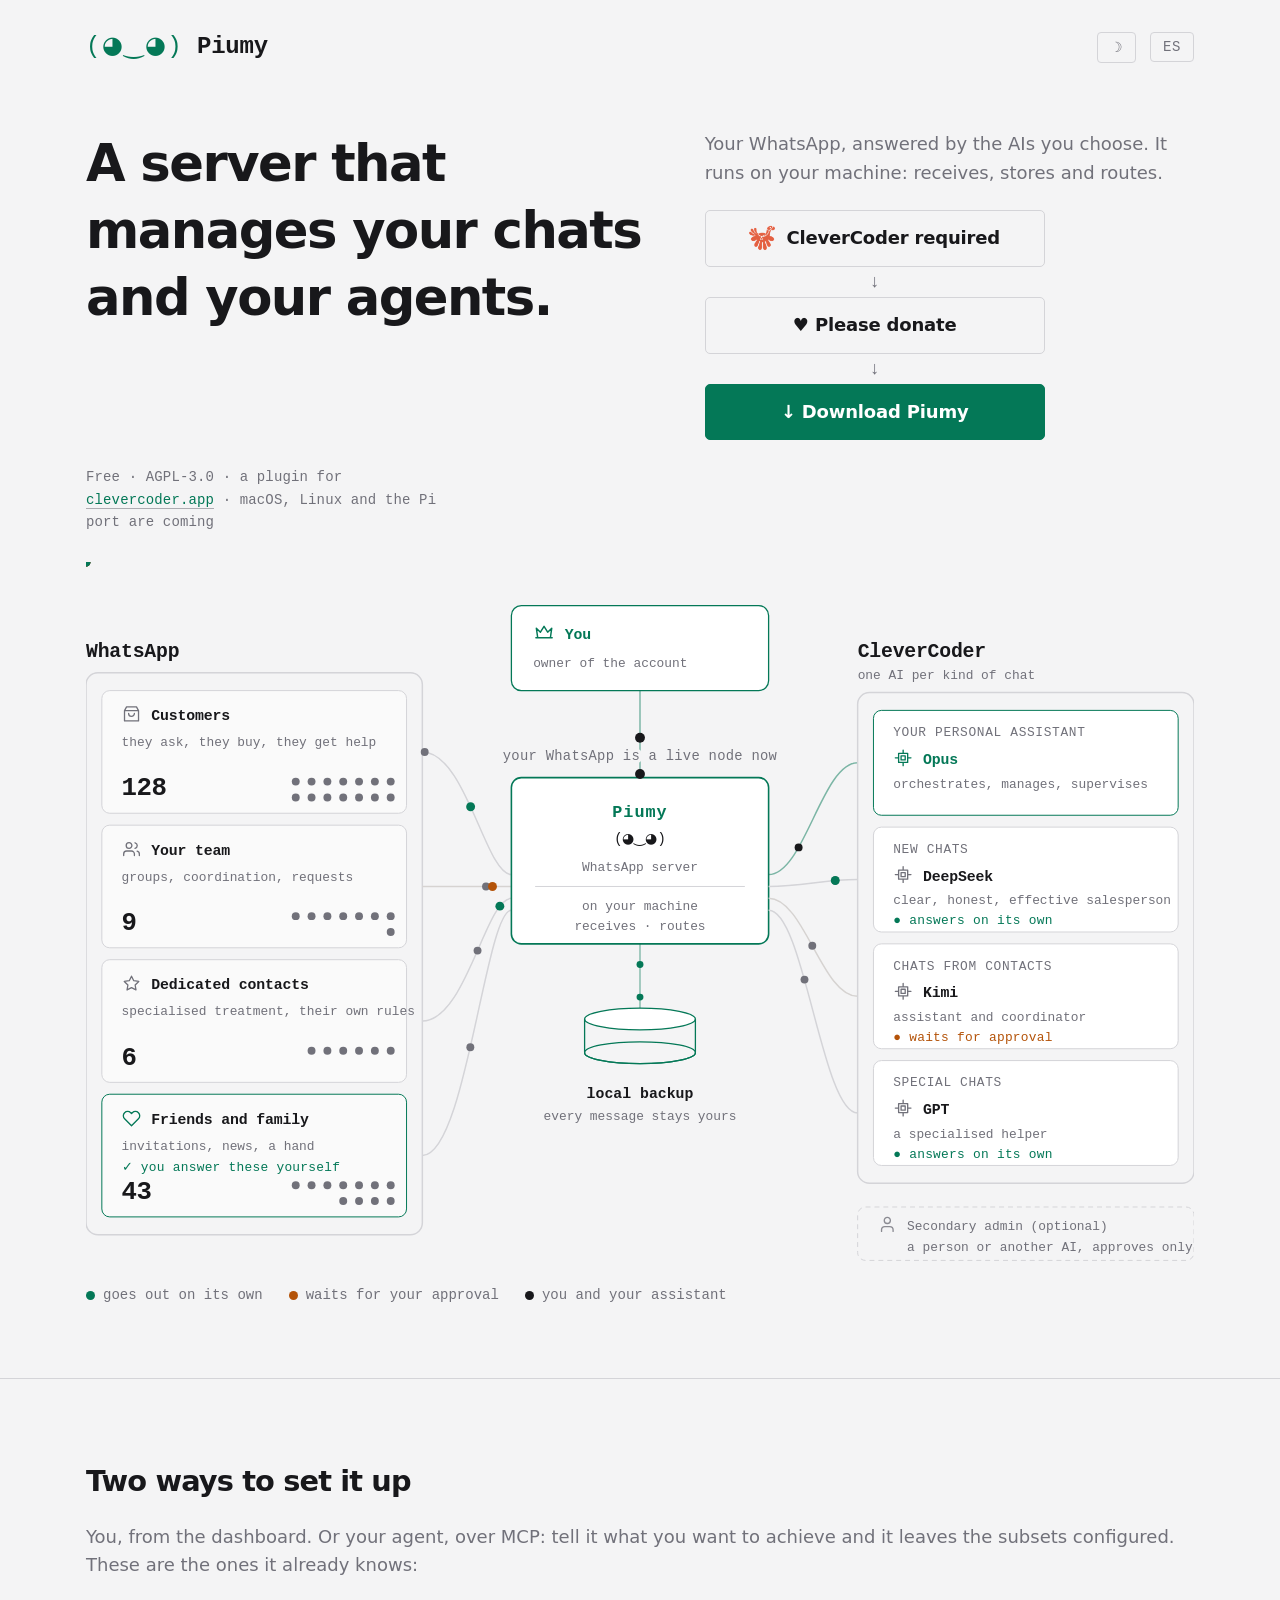
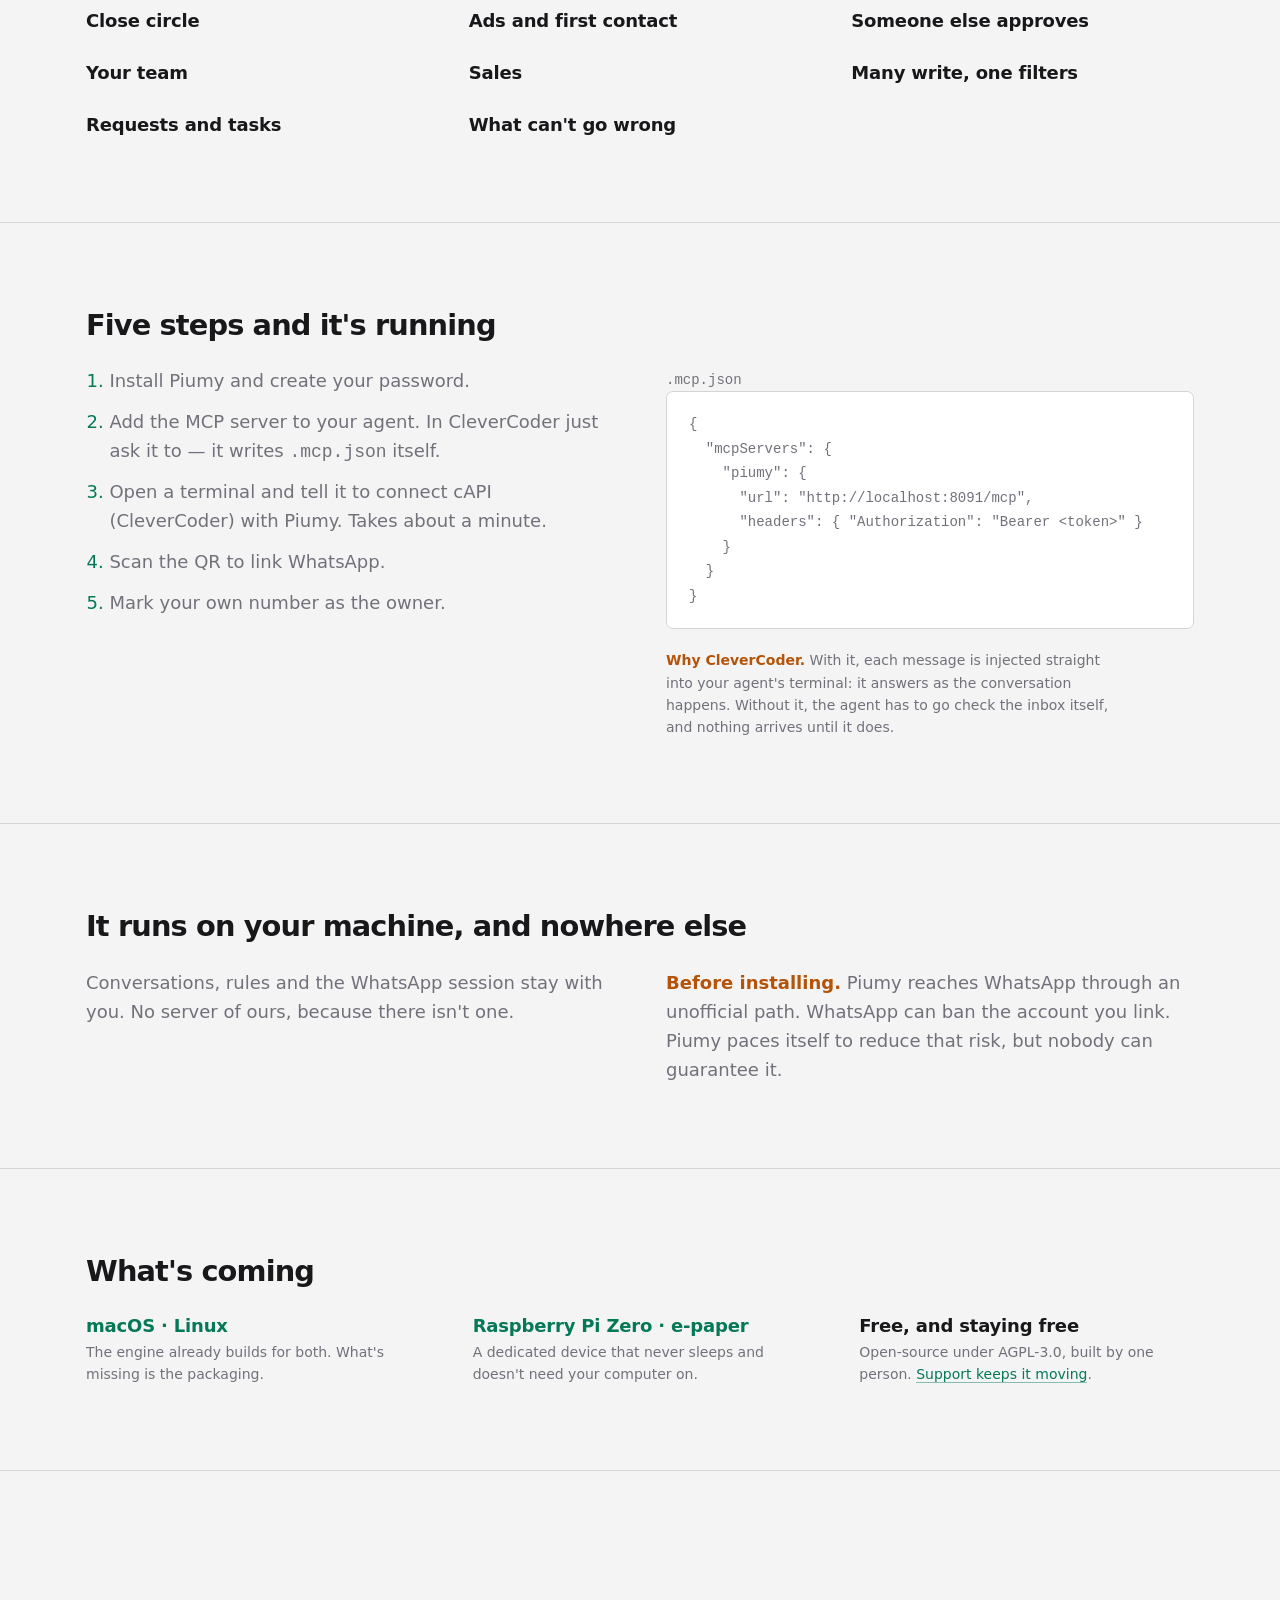
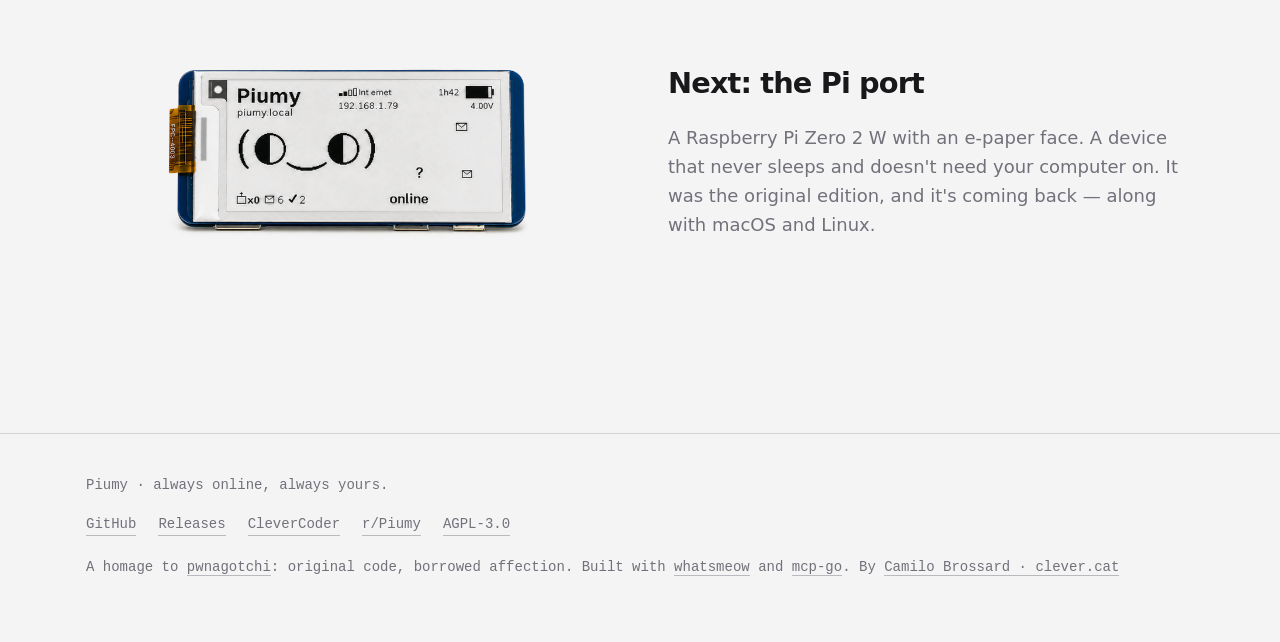
==== web/index.html @ d5d3fa3d "web: el sitio piumy.app vive en este repo Un solo repositorio publico para el producto, con el nombr" ====
<!doctype html>
<html lang="en">
<head>
<meta charset="utf-8">
<meta name="viewport" content="width=device-width, initial-scale=1">
<title>Piumy — a server to manage your chats and your agents</title>
<meta name="description" content="A server to manage your chats and your agents: your WhatsApp answered by the AIs you choose, running on your own machine. One installer for Windows. Open-source, AGPL-3.0.">
<meta name="theme-color" content="#080c0a">
<meta property="og:title" content="Piumy — a server to manage your chats and your agents">
<meta property="og:description" content="Your conversations, split into subsets, each answered by the agent you assign. One installer, and it runs on your machine.">
<meta property="og:type" content="website">
<meta property="og:url" content="https://piumy.app">
<link rel="icon" href="img/piumy.ico" sizes="any">
<script>
  (function () {
    var lang, theme;
    try { lang = localStorage.getItem('piumy-lang'); theme = localStorage.getItem('piumy-theme'); } catch (e) {}
    lang = lang || ((navigator.language || 'en').toLowerCase().indexOf('es') === 0 ? 'es' : 'en');
    if (!theme) {
      theme = (window.matchMedia && window.matchMedia('(prefers-color-scheme: light)').matches) ? 'light' : 'dark';
    }
    document.documentElement.lang = lang;
    document.documentElement.className = 'lang-' + lang + ' ' + theme;
  })();
</script>
<style>
  :root{
    /* Tailwind: zinc para los grises, emerald para el acento, amber para el aviso */
    --bg:#09090b;        /* zinc-950 */
    --panel:#18181b;     /* zinc-900 */
    --panel2:#1c1c20;    /* zinc-900/800 */
    --line:#27272a;      /* zinc-800 */
    --ink:#f4f4f5;       /* zinc-100 */
    --dim:#a1a1aa;       /* zinc-400 */
    --green:#34d399;     /* emerald-400 */
    --amber:#fbbf24;     /* amber-400 */
    --wire-hold:#57534e; /* stone-600 */
    --btn-ink:#052e16;   /* green-950 */
    --white:#ffffff;
    --sans:ui-sans-serif,system-ui,-apple-system,"Segoe UI Variable Display","Segoe UI",Avenir,"Helvetica Neue",sans-serif;
    --mono:ui-monospace,"SF Mono",SFMono-Regular,"Cascadia Code","Fira Code",Menlo,Consolas,monospace;
  }
  html.light{
    --bg:#f4f4f5;        /* zinc-100 */
    --panel:#ffffff;
    --panel2:#fafafa;    /* zinc-50 */
    --line:#d4d4d8;      /* zinc-300 */
    --ink:#18181b;       /* zinc-900 */
    --dim:#71717a;       /* zinc-500 */
    --green:#047857;     /* emerald-700 */
    --amber:#b45309;     /* amber-700 */
    --wire-hold:#d6d3d1; /* stone-300 */
    --btn-ink:#ffffff;
    --white:#18181b;
  }
  *{box-sizing:border-box}
  html{-webkit-text-size-adjust:100%}
  body{
    margin:0;background:var(--bg);color:var(--ink);
    font-family:var(--sans);font-size:18px;line-height:1.6;
    -webkit-font-smoothing:antialiased;text-rendering:optimizeLegibility;
  }
  .lang-en .es,.lang-es .en{display:none}
  html.light .dark-only,html.dark .light-only{display:none}
  .wrap{max-width:1180px;margin:0 auto;padding:0 36px}
  h1,h2{margin:0;font-weight:650;letter-spacing:-0.03em;line-height:1.3}
  h1{font-size:clamp(2.1rem,4.4vw,3.2rem)}
  h2{font-size:clamp(1.5rem,2.6vw,1.8rem);margin-bottom:22px}
  p{margin:0 0 16px}
  p:last-child{margin:0}
  a{color:var(--green);text-decoration:none;border-bottom:1px solid color-mix(in srgb, var(--green) 45%, transparent)}
  a:hover{border-bottom-color:var(--green)}
  a:focus-visible,button:focus-visible{outline:2px solid var(--green);outline-offset:3px;border-radius:2px}
  .dim{color:var(--dim)}
  strong{color:var(--white);font-weight:650}
  /* the machine's voice */
  .mono,.meta,.legend,pre,.langsw,.word,.logo,footer{font-family:var(--mono)}

  .top{display:flex;align-items:center;gap:14px;padding:28px 0 0}
  .logo{font-size:24px;color:var(--green);letter-spacing:.06em;line-height:1}
  .word{font-weight:700;font-size:24px;letter-spacing:-0.01em;color:var(--white)}
  .top .sp{flex:1}
  .langsw{
    background:none;border:1px solid var(--line);border-radius:4px;
    padding:6px 12px;font-size:14px;color:var(--dim);cursor:pointer;letter-spacing:.04em;
  }
  .langsw:hover{color:var(--ink);border-color:var(--green)}

  .hero{padding:64px 0 28px;display:grid;grid-template-columns:minmax(0,1.15fr) minmax(0,1fr);gap:26px 56px;align-items:start}
  .hero h1{max-width:none}
  .hero p{color:var(--dim);max-width:44ch;margin:0}
  .cta{display:flex;flex-wrap:wrap;gap:12px;margin-top:22px}
  .btn{
    display:inline-block;padding:13px 24px;border-radius:5px;
    font-family:var(--sans);font-size:18px;font-weight:650;letter-spacing:-0.01em;
    border:1px solid var(--green);background:var(--green);color:var(--btn-ink);cursor:pointer;
  }
  .btn:hover{filter:brightness(1.08)}
  .steps{display:flex;flex-direction:column;align-items:stretch;gap:6px;margin-top:22px;max-width:340px}
  .steps .btn{text-align:center;justify-content:center}
  .arrow{color:var(--dim);text-align:center;font-family:var(--mono);line-height:1}
  .btn.love{background:none;color:var(--ink);border-color:var(--line)}
  .btn.love:hover{border-color:var(--dim)}
  .btn.cc{
    display:inline-flex;align-items:center;gap:11px;
    background:none;color:var(--ink);border-color:var(--line);
  }
  .btn.cc:hover{border-color:var(--dim)}
  .btn.cc img{width:26px;height:26px;display:block}
  .btn.ghost{background:none;color:var(--green)}
  .btn.ghost:hover{background:color-mix(in srgb, var(--green) 12%, transparent)}
  .meta{font-size:14px;color:var(--dim);margin-top:20px;letter-spacing:.01em}
  .meta a{border-bottom-color:color-mix(in srgb, var(--dim) 55%, transparent)}

  .stage{padding:0 0 72px}
  .stage svg{width:100%;height:auto;display:block}
  .legend{display:flex;flex-wrap:wrap;gap:26px;font-size:14px;color:var(--dim);margin-top:8px}
  .legend i{width:9px;height:9px;border-radius:50%;display:inline-block;margin-right:8px;vertical-align:middle}
  .legend .go{background:var(--green)}
  .legend .hold{background:var(--amber)}
  .legend .you{background:var(--white)}

  section{padding:84px 0;border-top:1px solid var(--line)}
  .cols{display:grid;grid-template-columns:repeat(auto-fit,minmax(270px,1fr));gap:34px 52px;align-items:start}
  .cols.four{grid-template-columns:repeat(auto-fit,minmax(200px,1fr));gap:26px 40px}
  .cols h3{margin:0;font-size:18px;color:var(--white);font-weight:650;line-height:1.45;letter-spacing:-0.01em}
  .cols p{color:var(--dim);font-size:14px;margin:2px 0 0}
  .cols h3.soon{color:var(--green)}
  #truth .cols p,#truth .note{font-size:18px}
  .item+.item{margin-top:26px}
  .cols>.item+.item{margin-top:0}

  ol{padding-left:1.3em;margin:0;color:var(--dim)}
  ol li{margin-bottom:12px;max-width:46ch}
  ol li::marker{color:var(--green)}
  pre{
    background:var(--panel);border:1px solid var(--line);border-radius:7px;
    padding:20px 22px;overflow-x:auto;font-size:14px;line-height:1.75;margin:0;color:var(--dim);
  }
  .note{max-width:52ch;color:var(--dim)}
  .filename{font-family:var(--mono);font-size:14px;color:var(--dim);margin:0 0 8px}
  .note strong{color:var(--amber);font-weight:650}

  .pisplit{display:grid;grid-template-columns:minmax(0,1fr) minmax(0,1fr);gap:56px;align-items:center}
  .pisplit img{width:100%;height:auto;border-radius:10px;display:block}

  footer{border-top:1px solid var(--line);padding:40px 0 64px;color:var(--dim);font-size:14px}
  footer a{color:var(--dim);border-bottom-color:color-mix(in srgb, var(--dim) 45%, transparent)}
  footer a:hover{color:var(--green)}
  .flinks{display:flex;flex-wrap:wrap;gap:22px;margin:14px 0 20px}

  /* diagram */
  .d-univ{fill:none;stroke:var(--line);stroke-width:1.5}
  .d-set{fill:var(--panel2);stroke:var(--line);stroke-width:1}
  .d-set.mine{stroke:var(--green)}
  .d-core{fill:var(--panel);stroke:var(--green);stroke-width:1.6}
  .d-core.mine{stroke-width:1.3}
  .d-agent{fill:var(--panel);stroke:var(--line);stroke-width:1}
  .d-agent.mine{stroke:var(--green)}
  .d-agent.dash{stroke:var(--line);stroke-dasharray:5 4;fill:none}
  .wire{fill:none;stroke:var(--line);stroke-width:1.5}
  .wire.hold{stroke:var(--wire-hold)}
  .wire.mine{stroke:color-mix(in srgb, var(--green) 50%, transparent)}
  svg text{font-family:var(--mono)}
  .ico{fill:none;stroke:var(--dim);stroke-width:1.6;stroke-linecap:round;stroke-linejoin:round}
  .ico.mine{stroke:var(--green)}
  .ico.dim{stroke:var(--dim);opacity:.8}
  .t-univ{font-size:20px;fill:var(--white);letter-spacing:-0.01em;font-weight:700}
  .t-set{font-size:15px;fill:var(--white);font-weight:700;letter-spacing:-0.01em}
  .t-sub{font-size:13px;fill:var(--dim)}
  .t-sub.hold{fill:var(--amber)}
  .t-core{font-size:17px;fill:var(--green);font-weight:700;letter-spacing:.06em}
  .t-face{font-size:14px;fill:var(--ink)}
  .t-mine{fill:var(--green)}
  .chat{fill:var(--dim)}
  .chat.mine{fill:var(--green)}
  .t-count{font-size:26px;fill:var(--ink);font-weight:700;letter-spacing:-0.02em}
  .t-tag{font-size:13px;letter-spacing:.02em}
  .t-tag.go{fill:var(--green)}
  .t-tag.hold{fill:var(--amber)}
  .t-tag.you{fill:var(--green)}
  .d-rule{stroke:var(--line);stroke-width:1}
  .t-node{font-size:14px;fill:var(--dim);letter-spacing:.02em;paint-order:stroke;stroke:var(--bg);stroke-width:7px;stroke-linejoin:round}
  .t-kind{font-size:13px;fill:var(--dim);letter-spacing:.05em}
  .t-store{font-size:15px;fill:var(--ink);font-weight:700}
  .cord{stroke:var(--green);stroke-width:1.5;fill:none;opacity:.45}
  .drop{fill:var(--green)}
  .store{fill:none;stroke:var(--green);stroke-width:1.3}
  .store ellipse{fill:var(--panel)}
  .store .hollow{fill:none}
  .msg.in{fill:var(--dim)}
  .msg.go{fill:var(--green)}
  .msg.hold{fill:var(--amber)}
  .msg.you{fill:var(--white)}

  @media (max-width:900px){
    .hero{grid-template-columns:1fr;gap:18px;align-items:start}
  }
  @media (max-width:820px){
    .stage{overflow-x:auto;-webkit-overflow-scrolling:touch}
    .stage svg{min-width:860px}
    .wrap{padding:0 22px}
    .hero{padding:52px 0 30px}
    section{padding:58px 0}
    .pisplit{grid-template-columns:1fr;gap:30px}
  }
  @media (prefers-reduced-motion:reduce){ .msg,.drop{display:none} }
</style>
</head>
<body>

<div class="wrap">

  <div class="top">
    <span class="logo" id="face">(◕‿◕)</span>
    <span class="word">Piumy</span>
    <span class="sp"></span>
    <button class="langsw" id="themesw" type="button" aria-label="theme"><span class="dark-only">&#9788;</span><span class="light-only">&#9789;</span></button>
    <button class="langsw" id="langsw" type="button"><span class="en">ES</span><span class="es">EN</span></button>
  </div>

  <div class="hero">
    <h1>
      <span class="en">A server that manages your chats and your agents.</span>
      <span class="es">Servidor de administración de chats y agentes.</span>
    </h1>
    <div>
    <p>
      <span class="en">Your WhatsApp, answered by the AIs you choose. It runs on your machine: receives, stores and routes.</span>
      <span class="es">Tu WhatsApp, atendido por las IAs que elijas. Corre en tu máquina: recibe, guarda y reparte.</span>
    </p>
    <div class="steps">
      <a class="btn cc" href="https://clevercoder.app">
        <img src="img/clevercoder.png" alt="" width="26" height="26">
        <span class="en">CleverCoder required</span><span class="es">Requisito: CleverCoder</span>
      </a>
      <span class="arrow" aria-hidden="true">&#8595;</span>
      <a class="btn love" href="https://clevercat.lemonsqueezy.com/checkout/buy/3e2ebe37-5116-4e2a-9400-2246c1199c8d">
        <span class="en">&#9829; Please donate</span><span class="es">&#9829; Por favor, dona</span>
      </a>
      <span class="arrow" aria-hidden="true">&#8595;</span>
      <a class="btn" href="download/">
        <span class="en">&#8595; Download Piumy</span><span class="es">&#8595; Descargar Piumy</span>
      </a>
    </div>
    </div>
    <p class="meta" style="grid-column:1/-1">
      <span class="en">Free · AGPL-3.0 · a plugin for <a href="https://clevercoder.app">clevercoder.app</a> · macOS, Linux and the Pi port are coming</span>
      <span class="es">Gratis · AGPL-3.0 · un complemento de <a href="https://clevercoder.app">clevercoder.app</a> · macOS, Linux y la versión Pi vienen en camino</span>
    </p>
  </div>

  <div class="stage">
    <svg viewBox="0 0 1120 722" role="img" aria-labelledby="dt dd">
      <title id="dt"><tspan class="en">How Piumy routes your conversations</tspan><tspan class="es">C&#243;mo Piumy reparte tus conversaciones</tspan></title>
      <desc id="dd"><tspan class="en">On the left, WhatsApp split into subsets: customers, your team, dedicated contacts, friends and family. In the middle, Piumy, a server on your machine that receives, routes and keeps a local backup. On the right, inside CleverCoder, one AI per kind of chat. Outside it, an optional secondary admin who can only approve.</tspan><tspan class="es">A la izquierda, WhatsApp dividido en subconjuntos: clientes, tu equipo, contactos dedicados, amigos y familia. Al medio, Piumy, un servidor en tu m&#225;quina que recibe, reparte y guarda un respaldo local. A la derecha, dentro de CleverCoder, una IA por tipo de chat. Fuera de &#233;l, un administrador secundario opcional que solo puede aprobar.</tspan></desc>
      <defs>
        <symbol id="i-bag" viewBox="0 0 24 24"><path d="M6 3 3.5 7.5V20h17V7.5L18 3H6Z M3.5 7.5h17 M15.5 11a3.5 3.5 0 0 1-7 0"/></symbol>
        <symbol id="i-users" viewBox="0 0 24 24"><path d="M15.5 20v-1.8a3.6 3.6 0 0 0-3.6-3.6H6.1A3.6 3.6 0 0 0 2.5 18.2V20 M9 11.4a3.45 3.45 0 1 0 0-6.9 3.45 3.45 0 0 0 0 6.9 M21.5 20v-1.8a3.6 3.6 0 0 0-2.7-3.5 M16.3 4.6a3.45 3.45 0 0 1 0 6.7"/></symbol>
        <symbol id="i-star" viewBox="0 0 24 24"><path d="M12 3.2l2.7 5.5 6.1.9-4.4 4.3 1 6-5.4-2.9-5.4 2.9 1-6L3.2 9.6l6.1-.9L12 3.2Z"/></symbol>
        <symbol id="i-heart" viewBox="0 0 24 24"><path d="M20.4 5.6a5.2 5.2 0 0 0-7.4 0L12 6.6l-1-1a5.2 5.2 0 1 0-7.4 7.4l8.4 8.4 8.4-8.4a5.2 5.2 0 0 0 0-7.4Z"/></symbol>
        <symbol id="i-crown" viewBox="0 0 24 24"><path d="M3 18h18 M3.5 7.5 8 12l4-6.5 4 6.5 4.5-4.5L19 18H5L3.5 7.5Z"/></symbol>
        <symbol id="i-user" viewBox="0 0 24 24"><path d="M19 20v-1.9a4 4 0 0 0-4-4H9a4 4 0 0 0-4 4V20 M12 10.4a3.7 3.7 0 1 0 0-7.4 3.7 3.7 0 0 0 0 7.4"/></symbol>
        <symbol id="i-cpu" viewBox="0 0 24 24"><path d="M6.5 6.5h11v11h-11z M9.5 9.5h5v5h-5z M12 2.5v4 M12 17.5v4 M2.5 12h4 M17.5 12h4"/></symbol>
        <path id="w1" d="M340 192 C 384 192, 404 316, 430 316"/>
        <path id="w2" d="M340 328 C 384 328, 404 328, 430 328"/>
        <path id="w3" d="M340 464 C 384 464, 404 340, 430 340"/>
        <path id="w4" d="M340 600 C 384 600, 404 352, 430 352"/>
        <path id="x1" d="M690 316 C 726 316, 744 203, 780 203"/>
        <path id="x2" d="M690 328 C 726 328, 744 321, 780 321"/>
        <path id="x3" d="M690 340 C 726 340, 744 439, 780 439"/>
        <path id="x4" d="M690 352 C 726 352, 744 557, 780 557"/>
        <path id="cord" d="M560 386 L 560 452"/>
        <path id="up" d="M560 130 L 560 218"/>
      </defs>
      <rect class="d-core mine" x="430" y="44" width="260" height="86" rx="10"/>
      <use class="ico mine" href="#i-crown" x="452" y="60" width="22" height="22"/>
      <text class="t-set t-mine" x="484" y="78"><tspan class="en">You</tspan><tspan class="es">T&#250;</tspan></text>
      <text class="t-sub" x="452" y="106"><tspan class="en">owner of the account</tspan><tspan class="es">due&#241;o de la cuenta</tspan></text>
      <line class="wire mine" x1="560" y1="130" x2="560" y2="218"/>
      <text class="t-node" x="560" y="200" text-anchor="middle"><tspan class="en">your WhatsApp is a live node now</tspan><tspan class="es">tu WhatsApp ahora es un nodo activo</tspan></text>
      <text class="t-univ" x="0" y="96">WhatsApp</text>
      <rect class="d-univ" x="0" y="112" width="340" height="568" rx="12"/>
      <g>
        <rect class="d-set" x="16" y="130" width="308" height="124" rx="8"/>
        <use class="ico" href="#i-bag" x="36" y="144" width="20" height="20"/>
        <text class="t-set" x="66" y="160"><tspan class="en">Customers</tspan><tspan class="es">Clientes</tspan></text>
        <text class="t-sub" x="36" y="186"><tspan class="en">they ask, they buy, they get help</tspan><tspan class="es">preguntan, compran, son asistidos</tspan></text>
        <text class="t-count" x="36" y="236">128</text>
        <g class="chat">
          <circle cx="308" cy="222" r="4"/>
          <circle cx="292" cy="222" r="4"/>
          <circle cx="276" cy="222" r="4"/>
          <circle cx="260" cy="222" r="4"/>
          <circle cx="244" cy="222" r="4"/>
          <circle cx="228" cy="222" r="4"/>
          <circle cx="212" cy="222" r="4"/>
          <circle cx="308" cy="238" r="4"/>
          <circle cx="292" cy="238" r="4"/>
          <circle cx="276" cy="238" r="4"/>
          <circle cx="260" cy="238" r="4"/>
          <circle cx="244" cy="238" r="4"/>
          <circle cx="228" cy="238" r="4"/>
          <circle cx="212" cy="238" r="4"/>
        </g>
      </g>
      <g>
        <rect class="d-set" x="16" y="266" width="308" height="124" rx="8"/>
        <use class="ico" href="#i-users" x="36" y="280" width="20" height="20"/>
        <text class="t-set" x="66" y="296"><tspan class="en">Your team</tspan><tspan class="es">Tu equipo</tspan></text>
        <text class="t-sub" x="36" y="322"><tspan class="en">groups, coordination, requests</tspan><tspan class="es">grupos, coordinaci&#243;n, solicitudes</tspan></text>
        <text class="t-count" x="36" y="372">9</text>
        <g class="chat">
          <circle cx="308" cy="358" r="4"/>
          <circle cx="292" cy="358" r="4"/>
          <circle cx="276" cy="358" r="4"/>
          <circle cx="260" cy="358" r="4"/>
          <circle cx="244" cy="358" r="4"/>
          <circle cx="228" cy="358" r="4"/>
          <circle cx="212" cy="358" r="4"/>
          <circle cx="308" cy="374" r="4"/>
        </g>
      </g>
      <g>
        <rect class="d-set" x="16" y="402" width="308" height="124" rx="8"/>
        <use class="ico" href="#i-star" x="36" y="416" width="20" height="20"/>
        <text class="t-set" x="66" y="432"><tspan class="en">Dedicated contacts</tspan><tspan class="es">Contactos dedicados</tspan></text>
        <text class="t-sub" x="36" y="458"><tspan class="en">specialised treatment, their own rules</tspan><tspan class="es">trato especializado, reglas propias</tspan></text>
        <text class="t-count" x="36" y="508">6</text>
        <g class="chat">
          <circle cx="308" cy="494" r="4"/>
          <circle cx="292" cy="494" r="4"/>
          <circle cx="276" cy="494" r="4"/>
          <circle cx="260" cy="494" r="4"/>
          <circle cx="244" cy="494" r="4"/>
          <circle cx="228" cy="494" r="4"/>
        </g>
      </g>
      <g>
        <rect class="d-set mine" x="16" y="538" width="308" height="124" rx="8"/>
        <use class="ico mine" href="#i-heart" x="36" y="552" width="20" height="20"/>
        <text class="t-set" x="66" y="568"><tspan class="en">Friends and family</tspan><tspan class="es">Amigos y familia</tspan></text>
        <text class="t-sub" x="36" y="594"><tspan class="en">invitations, news, a hand</tspan><tspan class="es">invitaciones, noticias, asistencia</tspan></text>
        <text class="t-tag you" x="36" y="616"><tspan class="en">&#10003; you answer these yourself</tspan><tspan class="es">&#10003; a estos los atiendes t&#250;</tspan></text>
        <text class="t-count" x="36" y="644">43</text>
        <g class="chat">
          <circle cx="308" cy="630" r="4"/>
          <circle cx="292" cy="630" r="4"/>
          <circle cx="276" cy="630" r="4"/>
          <circle cx="260" cy="630" r="4"/>
          <circle cx="244" cy="630" r="4"/>
          <circle cx="228" cy="630" r="4"/>
          <circle cx="212" cy="630" r="4"/>
          <circle cx="308" cy="646" r="4"/>
          <circle cx="292" cy="646" r="4"/>
          <circle cx="276" cy="646" r="4"/>
          <circle cx="260" cy="646" r="4"/>
        </g>
      </g>
      <g class="wire"><use href="#w1"/><use href="#w3"/><use href="#w4"/></g>
      <g class="wire hold"><use href="#w2"/></g>
      <rect class="d-core" x="430" y="218" width="260" height="168" rx="10"/>
      <text class="t-core" x="560" y="258" text-anchor="middle">Piumy</text>
      <text class="t-face" x="560" y="284" text-anchor="middle">(&#9685;&#8255;&#9685;)</text>
      <text class="t-sub" x="560" y="312" text-anchor="middle"><tspan class="en">WhatsApp server</tspan><tspan class="es">servidor de WhatsApp</tspan></text>
      <line class="d-rule" x1="454" y1="328" x2="666" y2="328"/>
      <text class="t-sub" x="560" y="352" text-anchor="middle"><tspan class="en">on your machine</tspan><tspan class="es">en tu m&#225;quina</tspan></text>
      <text class="t-sub" x="560" y="372" text-anchor="middle"><tspan class="en">receives &#183; routes</tspan><tspan class="es">recibe &#183; reparte</tspan></text>
      <path class="cord" d="M560 386 L 560 452"/>
      <circle class="drop" r="3.5"><animateMotion dur="1.9s" repeatCount="indefinite"><mpath href="#cord"/></animateMotion></circle>
      <circle class="drop" r="3.5"><animateMotion dur="1.9s" repeatCount="indefinite" begin="0.95s"><mpath href="#cord"/></animateMotion></circle>
      <g class="store"><ellipse cx="560" cy="462" rx="56" ry="11"/><path d="M504 462 v34 a56 11 0 0 0 112 0 v-34"/><ellipse cx="560" cy="496" rx="56" ry="11" class="hollow"/></g>
      <text class="t-store" x="560" y="542" text-anchor="middle"><tspan class="en">local backup</tspan><tspan class="es">respaldo local</tspan></text>
      <text class="t-sub" x="560" y="564" text-anchor="middle"><tspan class="en">every message stays yours</tspan><tspan class="es">cada mensaje sigue siendo tuyo</tspan></text>
      <g class="wire"><use href="#x2"/><use href="#x4"/></g>
      <g class="wire hold"><use href="#x3"/></g>
      <g class="wire mine"><use href="#x1"/></g>
      <text class="t-univ" x="780" y="96">CleverCoder</text>
      <text class="t-sub" x="780" y="118"><tspan class="en">one AI per kind of chat</tspan><tspan class="es">una IA por tipo de chat</tspan></text>
      <rect class="d-univ" x="780" y="132" width="340" height="496" rx="12"/>
      <g>
        <rect class="d-agent mine" x="796" y="150" width="308" height="106" rx="8"/>
        <text class="t-kind" x="816" y="176"><tspan class="en">YOUR PERSONAL ASSISTANT</tspan><tspan class="es">TU ASISTENTE PERSONAL</tspan></text>
        <use class="ico mine" href="#i-cpu" x="816" y="188" width="20" height="20"/>
        <text class="t-set t-mine" x="846" y="204">Opus</text>
        <text class="t-sub" x="816" y="228"><tspan class="en">orchestrates, manages, supervises</tspan><tspan class="es">orquesta, gestiona y supervisa</tspan></text>
      </g>
      <g>
        <rect class="d-agent" x="796" y="268" width="308" height="106" rx="8"/>
        <text class="t-kind" x="816" y="294"><tspan class="en">NEW CHATS</tspan><tspan class="es">CHATS NUEVOS</tspan></text>
        <use class="ico" href="#i-cpu" x="816" y="306" width="20" height="20"/>
        <text class="t-set" x="846" y="322">DeepSeek</text>
        <text class="t-sub" x="816" y="346"><tspan class="en">clear, honest, effective salesperson</tspan><tspan class="es">vendedor claro, honesto, eficaz</tspan></text>
        <text class="t-tag go" x="816" y="366"><tspan class="en">&#9679; answers on its own</tspan><tspan class="es">&#9679; responde solo</tspan></text>
      </g>
      <g>
        <rect class="d-agent" x="796" y="386" width="308" height="106" rx="8"/>
        <text class="t-kind" x="816" y="412"><tspan class="en">CHATS FROM CONTACTS</tspan><tspan class="es">CHATS DE CONTACTOS</tspan></text>
        <use class="ico" href="#i-cpu" x="816" y="424" width="20" height="20"/>
        <text class="t-set" x="846" y="440">Kimi</text>
        <text class="t-sub" x="816" y="464"><tspan class="en">assistant and coordinator</tspan><tspan class="es">asistente y coordinador</tspan></text>
        <text class="t-tag hold" x="816" y="484"><tspan class="en">&#9679; waits for approval</tspan><tspan class="es">&#9679; espera aprobaci&#243;n</tspan></text>
      </g>
      <g>
        <rect class="d-agent" x="796" y="504" width="308" height="106" rx="8"/>
        <text class="t-kind" x="816" y="530"><tspan class="en">SPECIAL CHATS</tspan><tspan class="es">CHATS ESPECIALES</tspan></text>
        <use class="ico" href="#i-cpu" x="816" y="542" width="20" height="20"/>
        <text class="t-set" x="846" y="558">GPT</text>
        <text class="t-sub" x="816" y="582"><tspan class="en">a specialised helper</tspan><tspan class="es">ayudante especializado</tspan></text>
        <text class="t-tag go" x="816" y="602"><tspan class="en">&#9679; answers on its own</tspan><tspan class="es">&#9679; responde solo</tspan></text>
      </g>
      <g>
        <rect class="d-agent dash" x="780" y="652" width="340" height="54" rx="8"/>
        <use class="ico dim" href="#i-user" x="800" y="660" width="20" height="20"/>
        <text class="t-sub" x="830" y="675"><tspan class="en">Secondary admin (optional)</tspan><tspan class="es">Administrador secundario (opcional)</tspan></text>
        <text class="t-sub" x="830" y="696"><tspan class="en">a person or another AI, approves only</tspan><tspan class="es">una persona u otra IA, solo aprueba</tspan></text>
      </g>
      <g>
        <circle class="msg you" r="5"><animateMotion dur="3.6s" repeatCount="indefinite"><mpath href="#up"/></animateMotion></circle>
        <circle class="msg you" r="5"><animateMotion dur="3.6s" repeatCount="indefinite" begin="1.8s" keyPoints="1;0" keyTimes="0;1" calcMode="linear"><mpath href="#up"/></animateMotion></circle>
        <circle class="msg in" r="4"><animateMotion dur="3.4s" repeatCount="indefinite" begin="0.0s"><mpath href="#w1"/></animateMotion></circle>
        <circle class="msg go" r="4.5"><animateMotion dur="3.4s" repeatCount="indefinite" begin="1.7s" keyPoints="1;0" keyTimes="0;1" calcMode="linear"><mpath href="#w1"/></animateMotion></circle>
        <circle class="msg in" r="4"><animateMotion dur="4.0s" repeatCount="indefinite" begin="0.6s"><mpath href="#w2"/></animateMotion></circle>
        <circle class="msg hold" r="4.5"><animateMotion dur="4.0s" repeatCount="indefinite" begin="2.6s" keyPoints="1;0" keyTimes="0;1" calcMode="linear"><mpath href="#w2"/></animateMotion></circle>
        <circle class="msg in" r="4"><animateMotion dur="3.8s" repeatCount="indefinite" begin="1.2s"><mpath href="#w3"/></animateMotion></circle>
        <circle class="msg go" r="4.5"><animateMotion dur="3.8s" repeatCount="indefinite" begin="3.1s" keyPoints="1;0" keyTimes="0;1" calcMode="linear"><mpath href="#w3"/></animateMotion></circle>
        <circle class="msg in" r="4"><animateMotion dur="3.6s" repeatCount="indefinite" begin="1.8s"><mpath href="#w4"/></animateMotion></circle>
        <circle class="msg go" r="4.5"><animateMotion dur="3.6s" repeatCount="indefinite" begin="3.6s" keyPoints="1;0" keyTimes="0;1" calcMode="linear"><mpath href="#w4"/></animateMotion></circle>
        <circle class="msg you" r="4"><animateMotion dur="4.4s" repeatCount="indefinite" begin="2.2s"><mpath href="#x1"/></animateMotion></circle>
        <circle class="msg you" r="4.5"><animateMotion dur="4.4s" repeatCount="indefinite" begin="4.4s" keyPoints="1;0" keyTimes="0;1" calcMode="linear"><mpath href="#x1"/></animateMotion></circle>
        <circle class="msg in" r="4"><animateMotion dur="3.4s" repeatCount="indefinite" begin="0.9s"><mpath href="#x2"/></animateMotion></circle>
        <circle class="msg go" r="4.5"><animateMotion dur="3.4s" repeatCount="indefinite" begin="2.6s" keyPoints="1;0" keyTimes="0;1" calcMode="linear"><mpath href="#x2"/></animateMotion></circle>
        <circle class="msg in" r="4"><animateMotion dur="4.0s" repeatCount="indefinite" begin="1.5s"><mpath href="#x3"/></animateMotion></circle>
        <circle class="msg hold" r="4.5"><animateMotion dur="4.0s" repeatCount="indefinite" begin="3.5s" keyPoints="1;0" keyTimes="0;1" calcMode="linear"><mpath href="#x3"/></animateMotion></circle>
        <circle class="msg in" r="4"><animateMotion dur="3.8s" repeatCount="indefinite" begin="2.1s"><mpath href="#x4"/></animateMotion></circle>
        <circle class="msg go" r="4.5"><animateMotion dur="3.8s" repeatCount="indefinite" begin="4.0s" keyPoints="1;0" keyTimes="0;1" calcMode="linear"><mpath href="#x4"/></animateMotion></circle>
      </g>
    </svg>

    <div class="legend">
      <span><i class="go"></i><span class="en">goes out on its own</span><span class="es">sale solo</span></span>
      <span><i class="hold"></i><span class="en">waits for your approval</span><span class="es">espera tu aprobación</span></span>
      <span><i class="you"></i><span class="en">you and your assistant</span><span class="es">tú y tu asistente</span></span>
    </div>
  </div>

</div>

<section id="sets">
  <div class="wrap">
    <h2>
      <span class="en">Two ways to set it up</span>
      <span class="es">Se configura por los dos lados</span>
    </h2>
    <p class="dim narrow">
      <span class="en">You, from the dashboard. Or your agent, over MCP: tell it what you want to achieve and it leaves the subsets configured. These are the ones it already knows:</span>
      <span class="es">Tú, desde el tablero. O tu agente, por MCP: le dices qué quieres lograr y deja los subconjuntos configurados. Estos son los que ya conoce:</span>
    </p>
    <div class="cols four" style="margin-top:28px">
      <div>
        <div class="item"><h3><span class="en">Close circle</span><span class="es">Círculo cercano</span></h3></div>
        <div class="item"><h3><span class="en">Your team</span><span class="es">Tu equipo</span></h3></div>
        <div class="item"><h3><span class="en">Requests and tasks</span><span class="es">Pedidos y tareas</span></h3></div>
      </div>
      <div>
        <div class="item"><h3><span class="en">Ads and first contact</span><span class="es">Publicidad y primer contacto</span></h3></div>
        <div class="item"><h3><span class="en">Sales</span><span class="es">Ventas</span></h3></div>
        <div class="item"><h3><span class="en">What can't go wrong</span><span class="es">Lo que no puede salir mal</span></h3></div>
      </div>
      <div>
        <div class="item"><h3><span class="en">Someone else approves</span><span class="es">Que apruebe otra persona</span></h3></div>
        <div class="item"><h3><span class="en">Many write, one filters</span><span class="es">Muchos escriben, uno filtra</span></h3></div>
      </div>
    </div>
  </div>
</section>

<section id="install">
  <div class="wrap">
    <h2><span class="en">Five steps and it's running</span><span class="es">Cinco pasos y está funcionando</span></h2>
    <div class="cols">
      <div>
        <ol class="en">
          <li>Install Piumy and create your password.</li>
          <li>Add the MCP server to your agent. In CleverCoder just ask it to &mdash; it writes <code>.mcp.json</code> itself.</li>
          <li>Open a terminal and tell it to connect cAPI (CleverCoder) with Piumy. Takes about a minute.</li>
          <li>Scan the QR to link WhatsApp.</li>
          <li>Mark your own number as the owner.</li>
        </ol>
        <ol class="es">
          <li>Instala Piumy y crea tu contraseña.</li>
          <li>Agrega el servidor MCP a tu agente. En CleverCoder basta con pedírselo: escribe él mismo el <code>.mcp.json</code>.</li>
          <li>Abre un terminal y dile que conecte cAPI (CleverCoder) con Piumy. Toma cerca de un minuto.</li>
          <li>Activa el QR para vincular WhatsApp.</li>
          <li>Marca tu propio número como dueño.</li>
        </ol>
      </div>
      <div>
        <p class="filename">.mcp.json</p>
<pre>{
  "mcpServers": {
    "piumy": {
      "url": "http://localhost:8091/mcp",
      "headers": { "Authorization": "Bearer &lt;token&gt;" }
    }
  }
}</pre>
        <p class="note" style="margin-top:20px">
          <span class="en"><strong>Why CleverCoder.</strong> With it, each message is injected straight into your agent's terminal: it answers as the conversation happens. Without it, the agent has to go check the inbox itself, and nothing arrives until it does.</span>
          <span class="es"><strong>Por qué CleverCoder.</strong> Con él, cada mensaje se inyecta directo en el terminal de tu agente: responde mientras la conversación pasa. Sin él, el agente tiene que ir a revisar la bandeja por su cuenta, y no le llega nada hasta que lo haga.</span>
        </p>
      </div>
    </div>
  </div>
</section>

<section id="truth">
  <div class="wrap">
    <h2><span class="en">It runs on your machine, and nowhere else</span><span class="es">Corre en tu máquina, y en ningún otro lado</span></h2>
    <div class="cols">
      <div><p class="dim"><span class="en">Conversations, rules and the WhatsApp session stay with you. No server of ours, because there isn't one.</span><span class="es">Conversaciones, reglas y la sesión de WhatsApp se quedan contigo. Ningún servidor nuestro, porque no existe.</span></p></div>
      <div><p class="note"><span class="en"><strong>Before installing.</strong> Piumy reaches WhatsApp through an unofficial path. WhatsApp can ban the account you link. Piumy paces itself to reduce that risk, but nobody can guarantee it.</span><span class="es"><strong>Antes de instalar.</strong> Piumy llega a WhatsApp por una vía no oficial. WhatsApp puede bloquear la cuenta que vincules. Piumy se autorregula para reducir el riesgo, pero nadie puede garantizarlo.</span></p></div>
    </div>
  </div>
</section>

<section id="next">
  <div class="wrap">
    <h2><span class="en">What's coming</span><span class="es">Lo que viene</span></h2>
    <div class="cols">
      <div class="item">
        <h3 class="soon">macOS &#183; Linux</h3>
        <p><span class="en">The engine already builds for both. What's missing is the packaging.</span><span class="es">El motor ya compila para ambos. Falta el empaquetado.</span></p>
      </div>
      <div class="item">
        <h3 class="soon">Raspberry Pi Zero &#183; e&#8209;paper</h3>
        <p><span class="en">A dedicated device that never sleeps and doesn't need your computer on.</span><span class="es">Un aparato dedicado que nunca duerme y no necesita tu computador encendido.</span></p>
      </div>
      <div class="item">
        <h3><span class="en">Free, and staying free</span><span class="es">Gratis, y seguirá siéndolo</span></h3>
        <p><span class="en">Open-source under AGPL-3.0, built by one person. <a href="https://clevercat.lemonsqueezy.com/checkout/buy/3e2ebe37-5116-4e2a-9400-2246c1199c8d">Support keeps it moving</a>.</span><span class="es">Código abierto bajo AGPL-3.0, lo construye una sola persona. <a href="https://clevercat.lemonsqueezy.com/checkout/buy/3e2ebe37-5116-4e2a-9400-2246c1199c8d">Tu apoyo lo mantiene en marcha</a>.</span></p>
      </div>
    </div>
  </div>
</section>

<section id="pi">
  <div class="wrap">
    <div class="pisplit">
      <img src="img/device.png" alt="" loading="lazy">
      <div>
        <h2><span class="en">Next: the Pi port</span><span class="es">Lo siguiente: la versión Pi</span></h2>
        <p class="dim"><span class="en">A Raspberry Pi Zero 2 W with an e-paper face. A device that never sleeps and doesn't need your computer on. It was the original edition, and it's coming back — along with macOS and Linux.</span><span class="es">Una Raspberry Pi Zero 2 W con carita de tinta electrónica. Un aparato que nunca duerme y no necesita tu computador encendido. Fue la edición original, y va a volver, junto con macOS y Linux.</span></p>
      </div>
    </div>
  </div>
</section>

<footer>
  <div class="wrap">
    <p><span class="en">Piumy · always online, always yours.</span><span class="es">Piumy · siempre en línea, siempre tuyo.</span></p>
    <div class="flinks">
      <a href="https://github.com/clevercat64/Piumy">GitHub</a>
      <a href="https://github.com/clevercat64/Piumy/releases/latest"><span class="en">Releases</span><span class="es">Versiones</span></a>
      <a href="https://clevercoder.app">CleverCoder</a>
      <a href="https://www.reddit.com/r/Piumy/">r/Piumy</a>
      <a href="https://github.com/clevercat64/Piumy/blob/master/LICENSE">AGPL-3.0</a>
    </div>
    <p><span class="en">A homage to <a href="https://github.com/evilsocket/pwnagotchi">pwnagotchi</a>: original code, borrowed affection. Built with <a href="https://github.com/tulir/whatsmeow">whatsmeow</a> and <a href="https://github.com/mark3labs/mcp-go">mcp-go</a>. By <a href="https://clever.cat">Camilo Brossard · clever.cat</a></span><span class="es">Un homenaje a <a href="https://github.com/evilsocket/pwnagotchi">pwnagotchi</a>: código propio, cariño prestado. Hecho con <a href="https://github.com/tulir/whatsmeow">whatsmeow</a> y <a href="https://github.com/mark3labs/mcp-go">mcp-go</a>. Por <a href="https://clever.cat">Camilo Brossard · clever.cat</a></span></p>
  </div>
</footer>

<script>
(function () {
  document.getElementById('themesw').addEventListener('click', function () {
    var el = document.documentElement;
    var next = el.classList.contains('light') ? 'dark' : 'light';
    el.classList.remove('light', 'dark');
    el.classList.add(next);
    try { localStorage.setItem('piumy-theme', next); } catch (e) {}
  });

  document.getElementById('langsw').addEventListener('click', function () {
    var next = document.documentElement.lang === 'es' ? 'en' : 'es';
    document.documentElement.lang = next;
    var theme = document.documentElement.classList.contains('light') ? 'light' : 'dark';
    document.documentElement.className = 'lang-' + next + ' ' + theme;
    try { localStorage.setItem('piumy-lang', next); } catch (e) {}
  });

  if (window.matchMedia && window.matchMedia('(prefers-reduced-motion: reduce)').matches) return;
  var face = document.getElementById('face');
  var open = '(◕‿◕)', shut = '(-‿-)';
  (function blink() {
    setTimeout(function () {
      face.textContent = shut;
      setTimeout(function () { face.textContent = open; }, 130);
      blink();
    }, 2800 + Math.random() * 4000);
  })();
})();
</script>

</body>
</html>
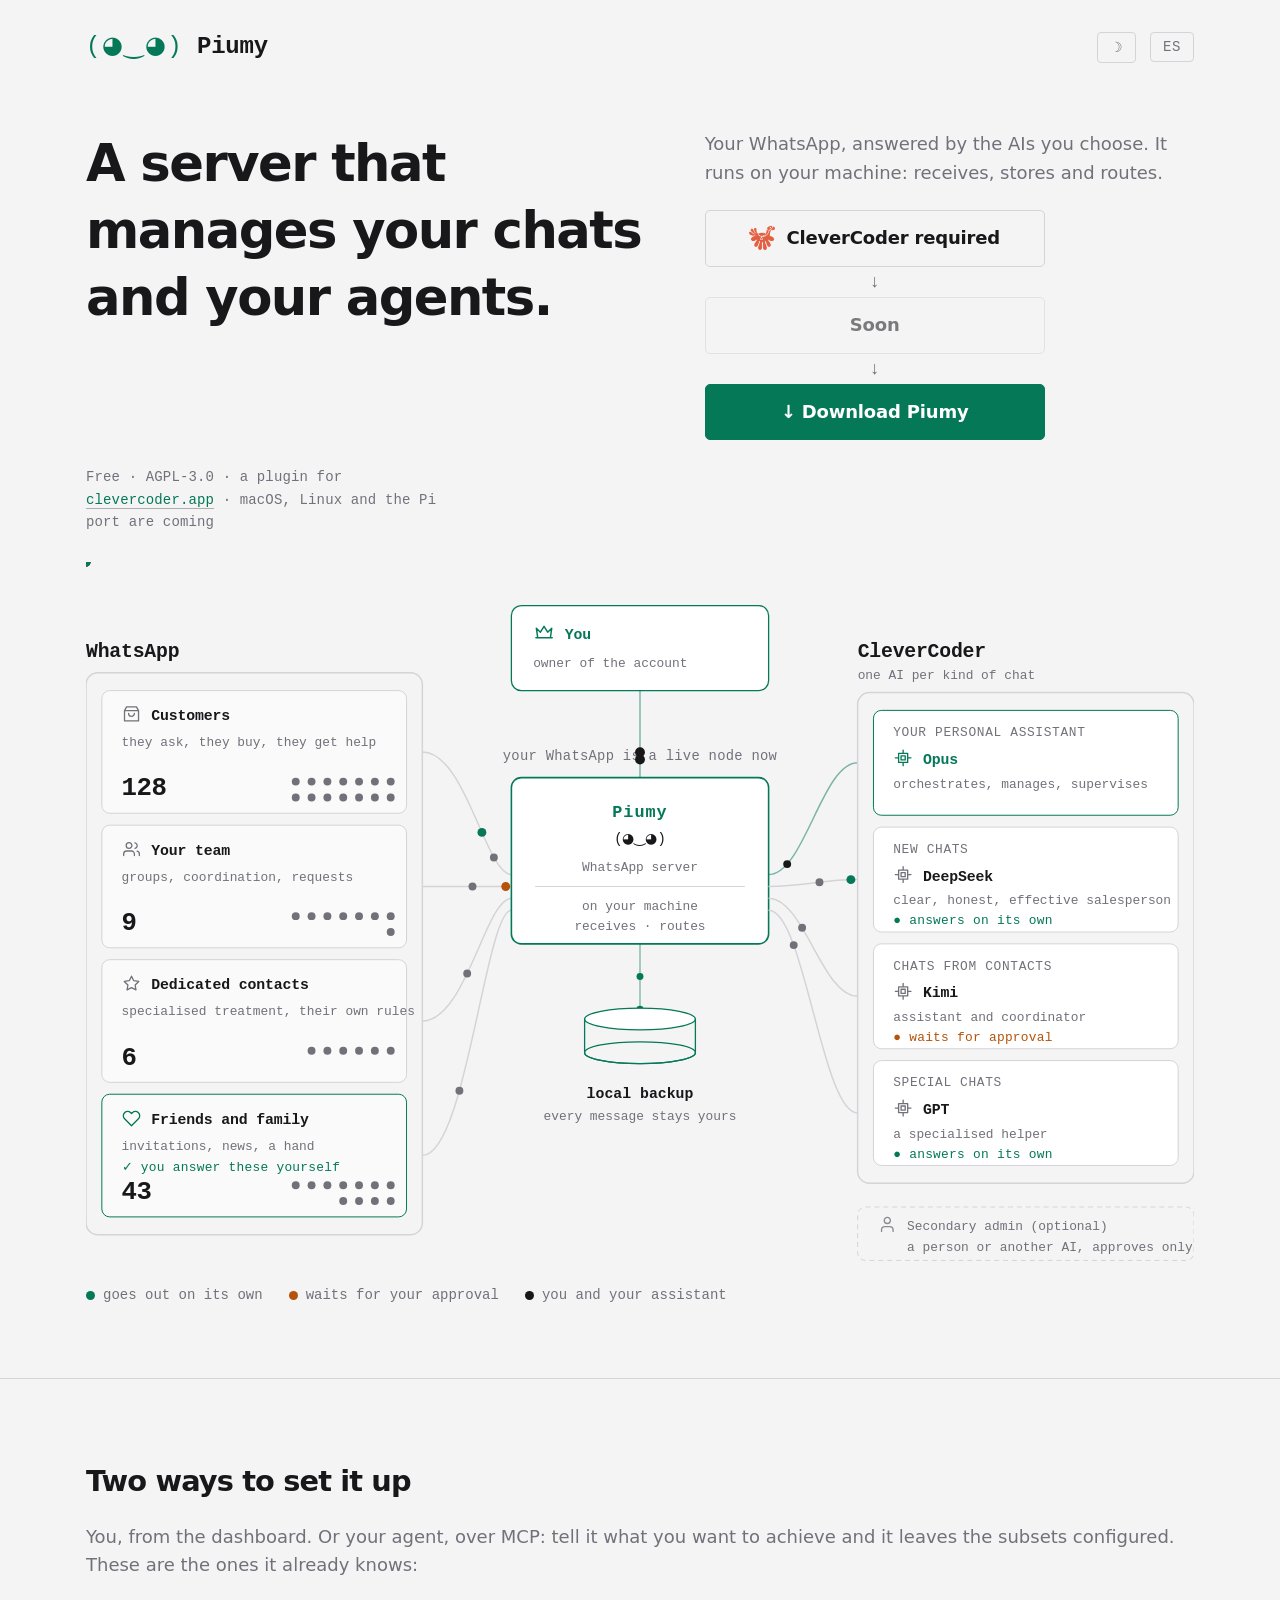
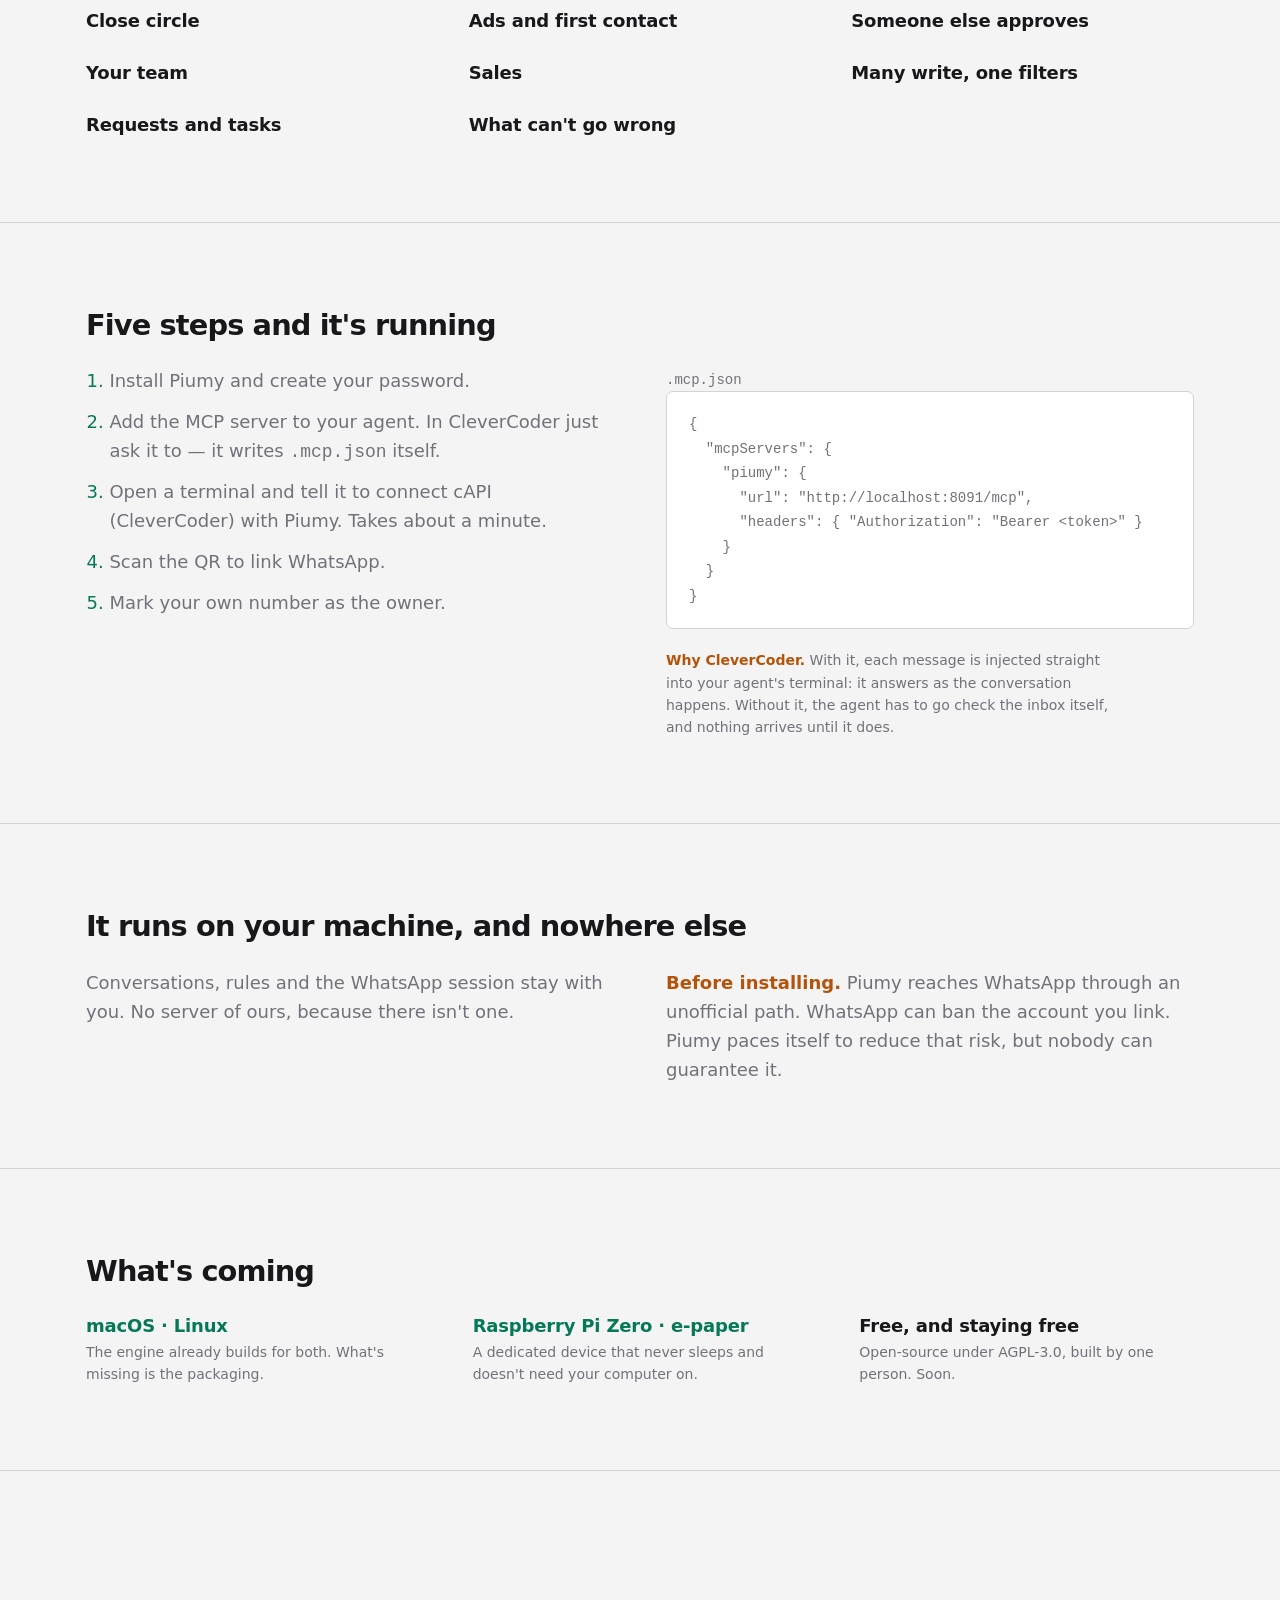
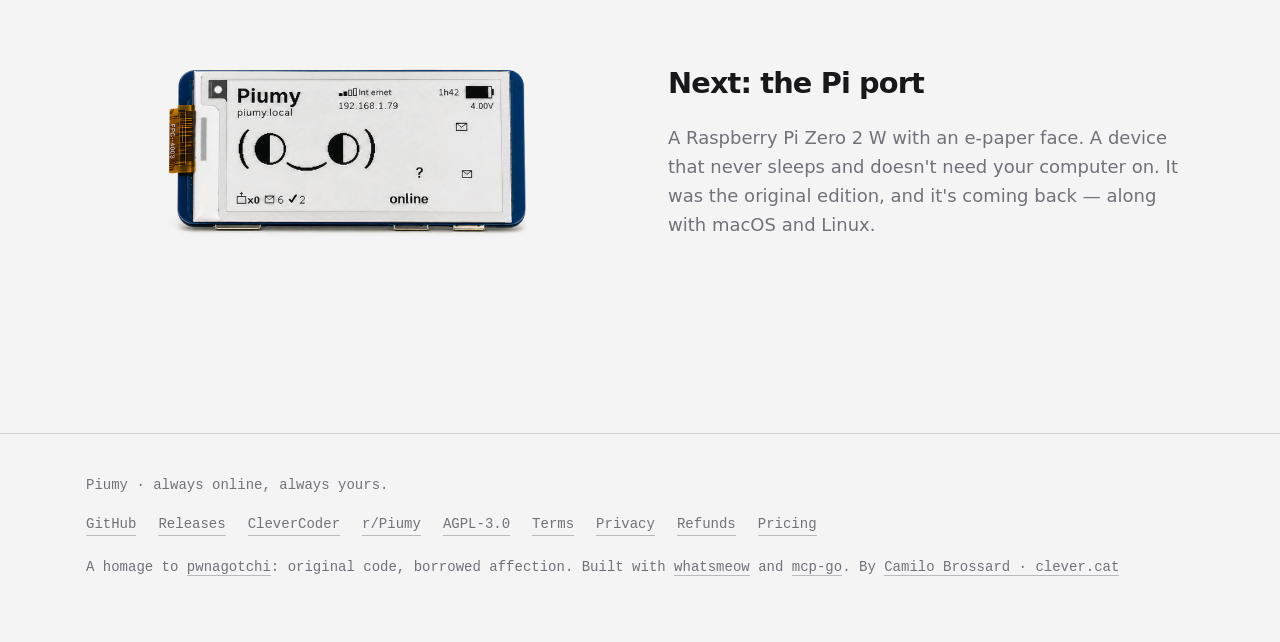
==== commit 2234626a: "web: sin Lemon Squeezy (dice solo "pronto") y pie con los legales de clever.cat Boss (2026-09-29): s" ====
--- a/web/index.html
+++ b/web/index.html
@@ -235,9 +235,9 @@
         <span class="en">CleverCoder required</span><span class="es">Requisito: CleverCoder</span>
       </a>
       <span class="arrow" aria-hidden="true">&#8595;</span>
-      <a class="btn love" href="https://clevercat.lemonsqueezy.com/checkout/buy/3e2ebe37-5116-4e2a-9400-2246c1199c8d">
-        <span class="en">&#9829; Please donate</span><span class="es">&#9829; Por favor, dona</span>
-      </a>
+      <span class="btn love" style="opacity:.55;pointer-events:none">
+        <span class="en">Soon</span><span class="es">Pronto</span>
+      </span>
       <span class="arrow" aria-hidden="true">&#8595;</span>
       <a class="btn" href="download/">
         <span class="en">&#8595; Download Piumy</span><span class="es">&#8595; Descargar Piumy</span>
@@ -538,7 +538,7 @@
       </div>
       <div class="item">
         <h3><span class="en">Free, and staying free</span><span class="es">Gratis, y seguirá siéndolo</span></h3>
-        <p><span class="en">Open-source under AGPL-3.0, built by one person. <a href="https://clevercat.lemonsqueezy.com/checkout/buy/3e2ebe37-5116-4e2a-9400-2246c1199c8d">Support keeps it moving</a>.</span><span class="es">Código abierto bajo AGPL-3.0, lo construye una sola persona. <a href="https://clevercat.lemonsqueezy.com/checkout/buy/3e2ebe37-5116-4e2a-9400-2246c1199c8d">Tu apoyo lo mantiene en marcha</a>.</span></p>
+        <p><span class="en">Open-source under AGPL-3.0, built by one person. Soon.</span><span class="es">Código abierto bajo AGPL-3.0, lo construye una sola persona. Pronto.</span></p>
       </div>
     </div>
   </div>
@@ -565,6 +565,14 @@
       <a href="https://clevercoder.app">CleverCoder</a>
       <a href="https://www.reddit.com/r/Piumy/">r/Piumy</a>
       <a href="https://github.com/clevercat64/Piumy/blob/master/LICENSE">AGPL-3.0</a>
+      <a class="en" href="https://clever.cat/terms.html">Terms</a>
+      <a class="es" href="https://clever.cat/terminos.html">Términos</a>
+      <a class="en" href="https://clever.cat/privacy.html">Privacy</a>
+      <a class="es" href="https://clever.cat/privacidad.html">Privacidad</a>
+      <a class="en" href="https://clever.cat/refunds.html">Refunds</a>
+      <a class="es" href="https://clever.cat/reembolsos.html">Reembolsos</a>
+      <a class="en" href="https://clever.cat/pricing.html">Pricing</a>
+      <a class="es" href="https://clever.cat/precios.html">Precios</a>
     </div>
     <p><span class="en">A homage to <a href="https://github.com/evilsocket/pwnagotchi">pwnagotchi</a>: original code, borrowed affection. Built with <a href="https://github.com/tulir/whatsmeow">whatsmeow</a> and <a href="https://github.com/mark3labs/mcp-go">mcp-go</a>. By <a href="https://clever.cat">Camilo Brossard · clever.cat</a></span><span class="es">Un homenaje a <a href="https://github.com/evilsocket/pwnagotchi">pwnagotchi</a>: código propio, cariño prestado. Hecho con <a href="https://github.com/tulir/whatsmeow">whatsmeow</a> y <a href="https://github.com/mark3labs/mcp-go">mcp-go</a>. Por <a href="https://clever.cat">Camilo Brossard · clever.cat</a></span></p>
   </div>
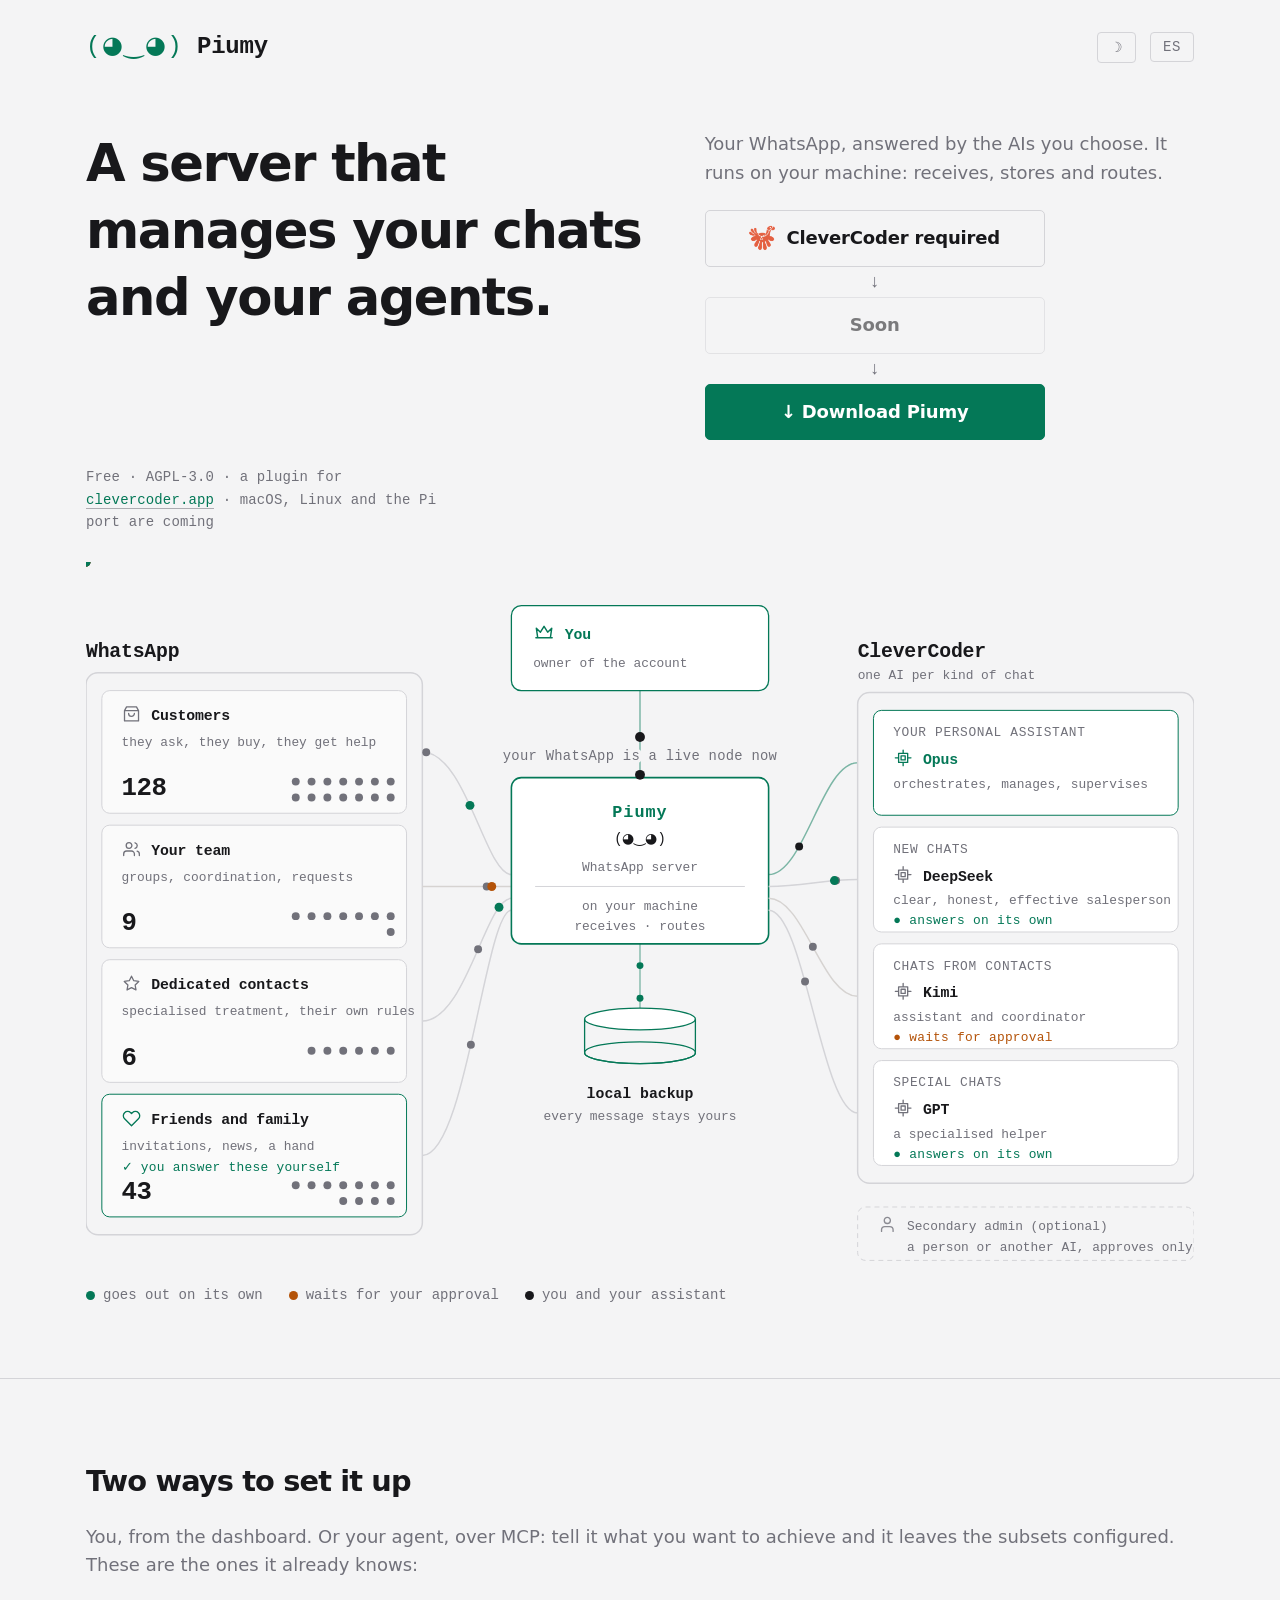
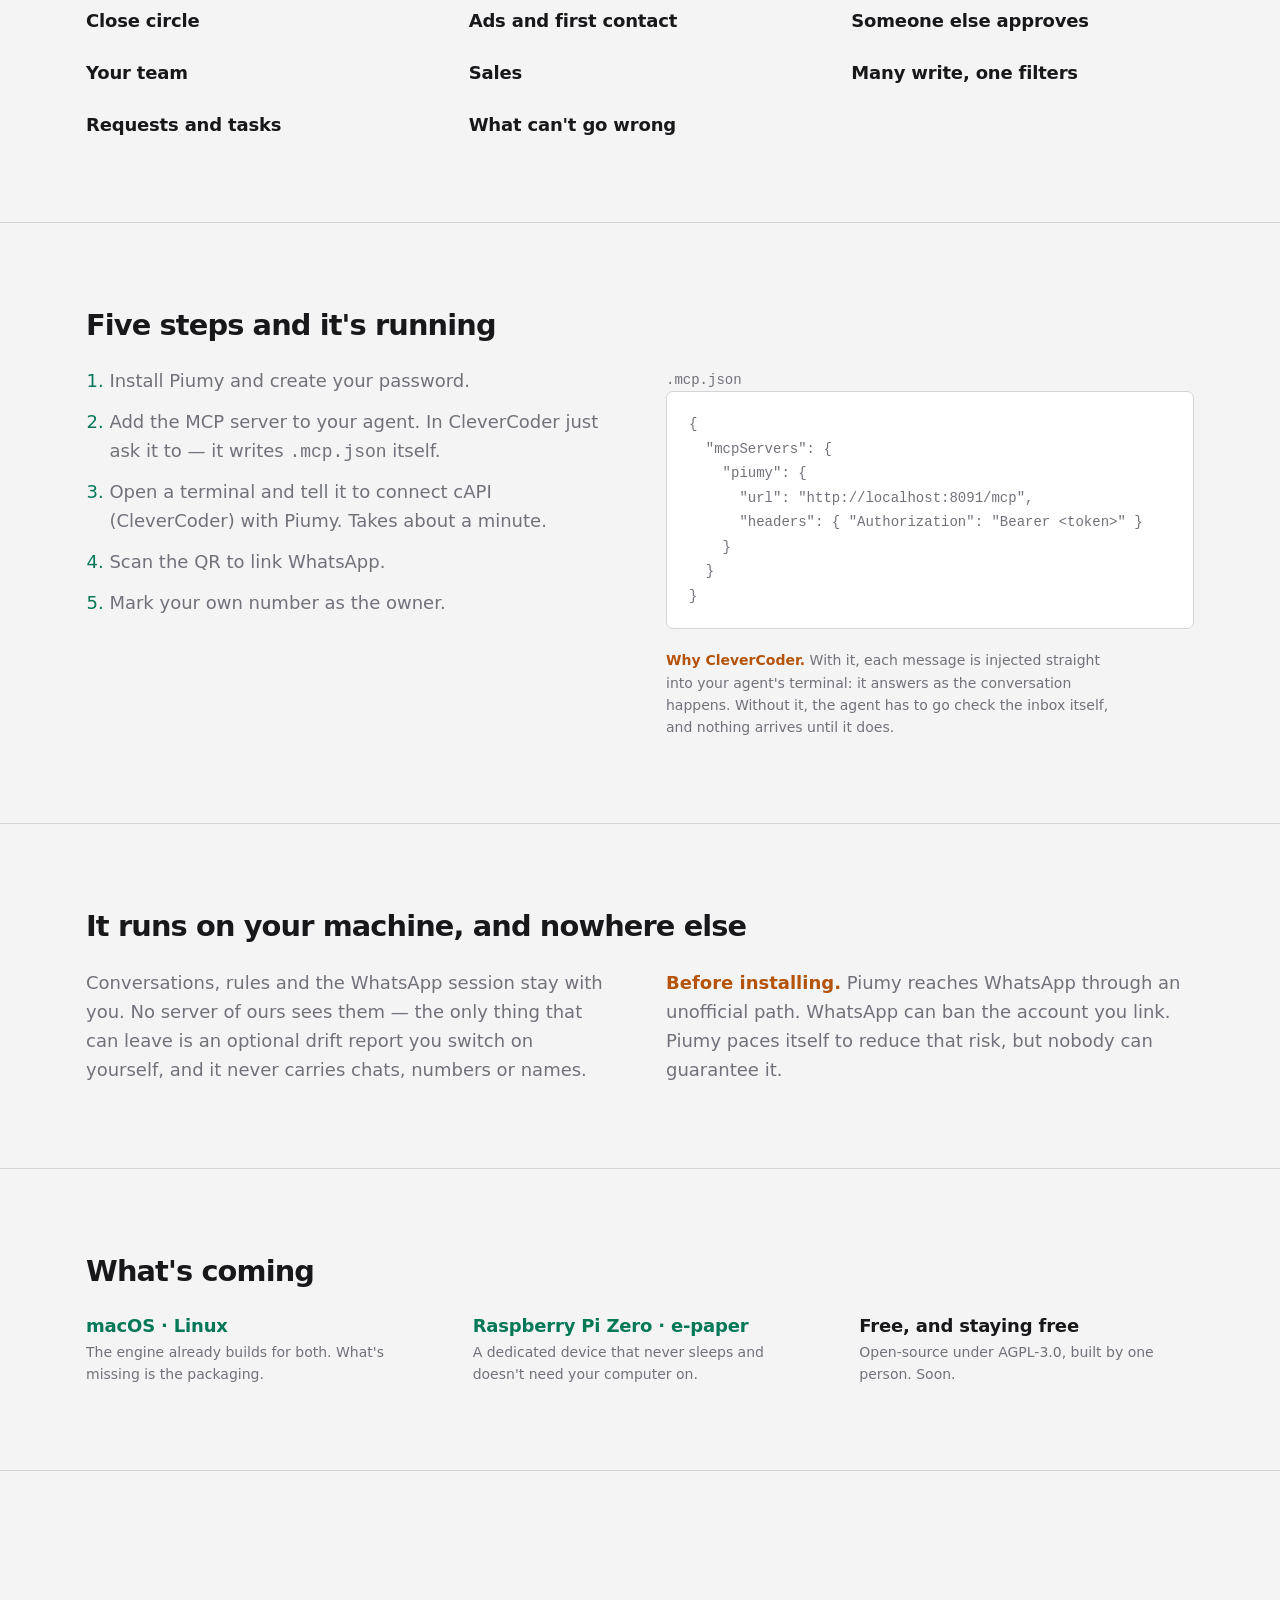
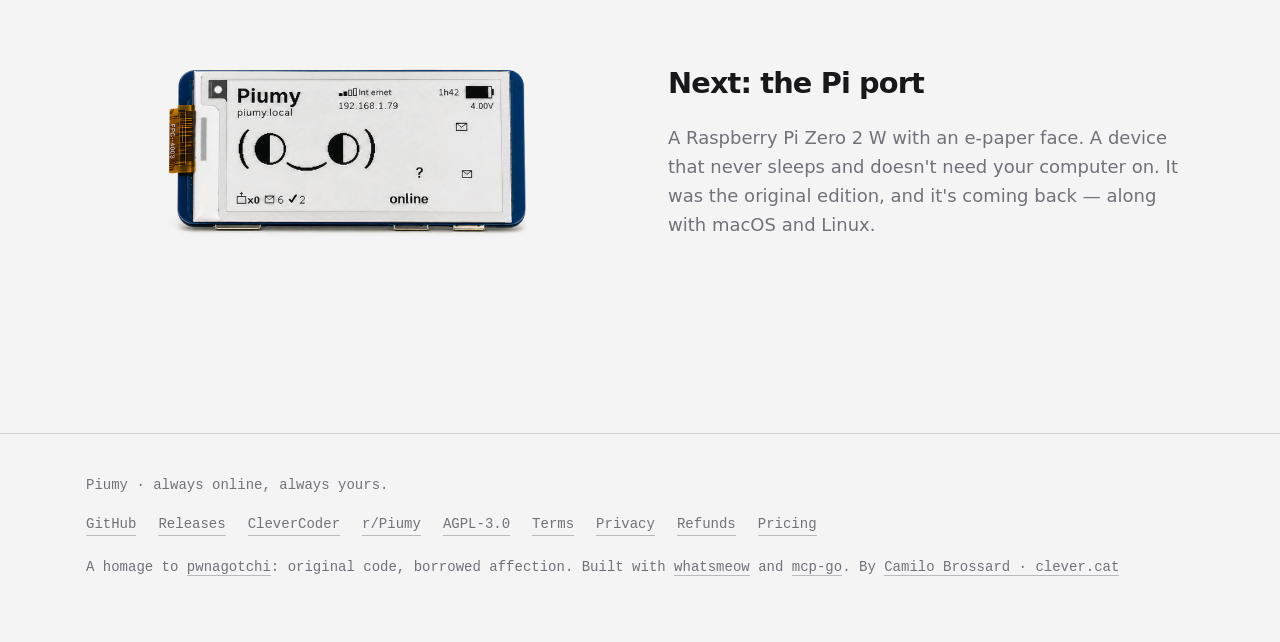
==== commit 4da26a77: "feat(T174a): reportes de drift opcionales, apagados por defecto, con tope duro Piumy puede mandar a " ====
--- a/web/index.html
+++ b/web/index.html
@@ -518,7 +518,7 @@
   <div class="wrap">
     <h2><span class="en">It runs on your machine, and nowhere else</span><span class="es">Corre en tu máquina, y en ningún otro lado</span></h2>
     <div class="cols">
-      <div><p class="dim"><span class="en">Conversations, rules and the WhatsApp session stay with you. No server of ours, because there isn't one.</span><span class="es">Conversaciones, reglas y la sesión de WhatsApp se quedan contigo. Ningún servidor nuestro, porque no existe.</span></p></div>
+      <div><p class="dim"><span class="en">Conversations, rules and the WhatsApp session stay with you. No server of ours sees them — the only thing that can leave is an optional drift report you switch on yourself, and it never carries chats, numbers or names.</span><span class="es">Conversaciones, reglas y la sesión de WhatsApp se quedan contigo. Ningún servidor nuestro las ve: lo único que puede salir es un reporte de drift opcional que tú enciendes, y nunca lleva chats, números ni nombres.</span></p></div>
       <div><p class="note"><span class="en"><strong>Before installing.</strong> Piumy reaches WhatsApp through an unofficial path. WhatsApp can ban the account you link. Piumy paces itself to reduce that risk, but nobody can guarantee it.</span><span class="es"><strong>Antes de instalar.</strong> Piumy llega a WhatsApp por una vía no oficial. WhatsApp puede bloquear la cuenta que vincules. Piumy se autorregula para reducir el riesgo, pero nadie puede garantizarlo.</span></p></div>
     </div>
   </div>
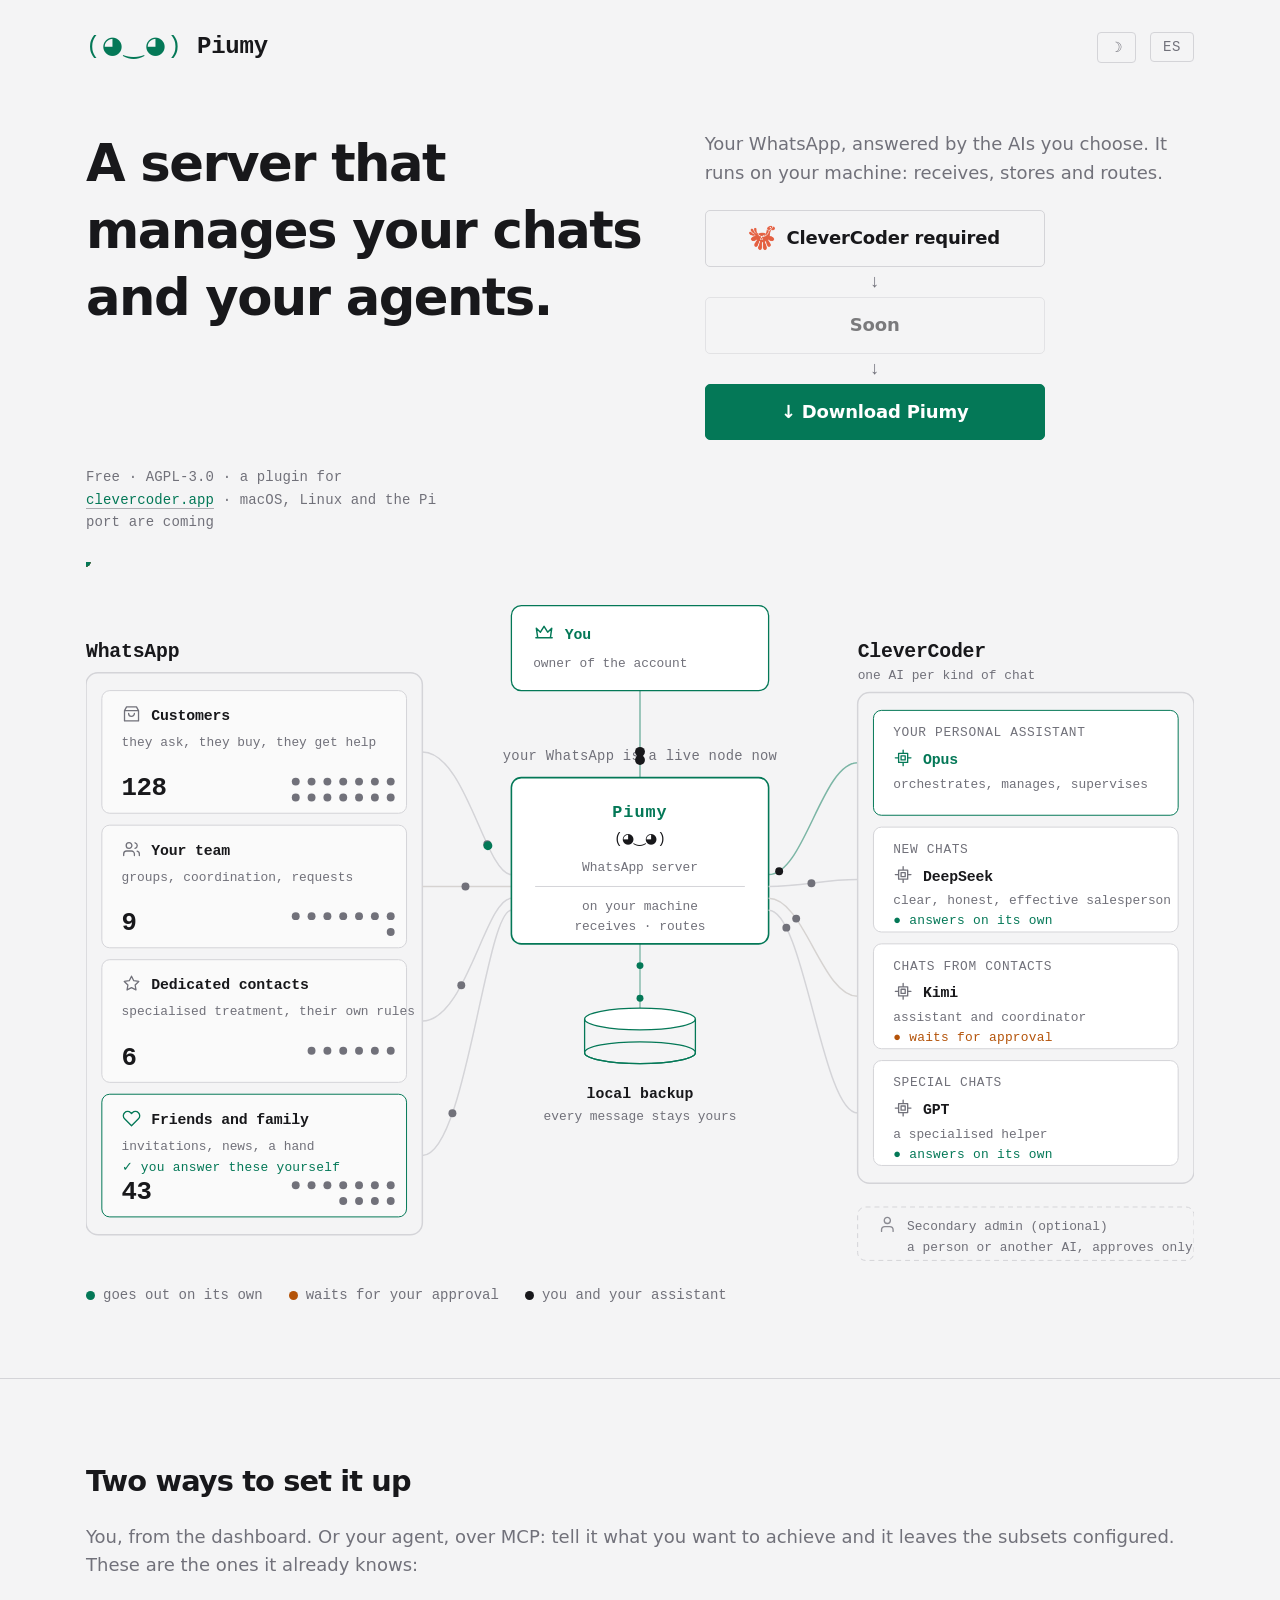
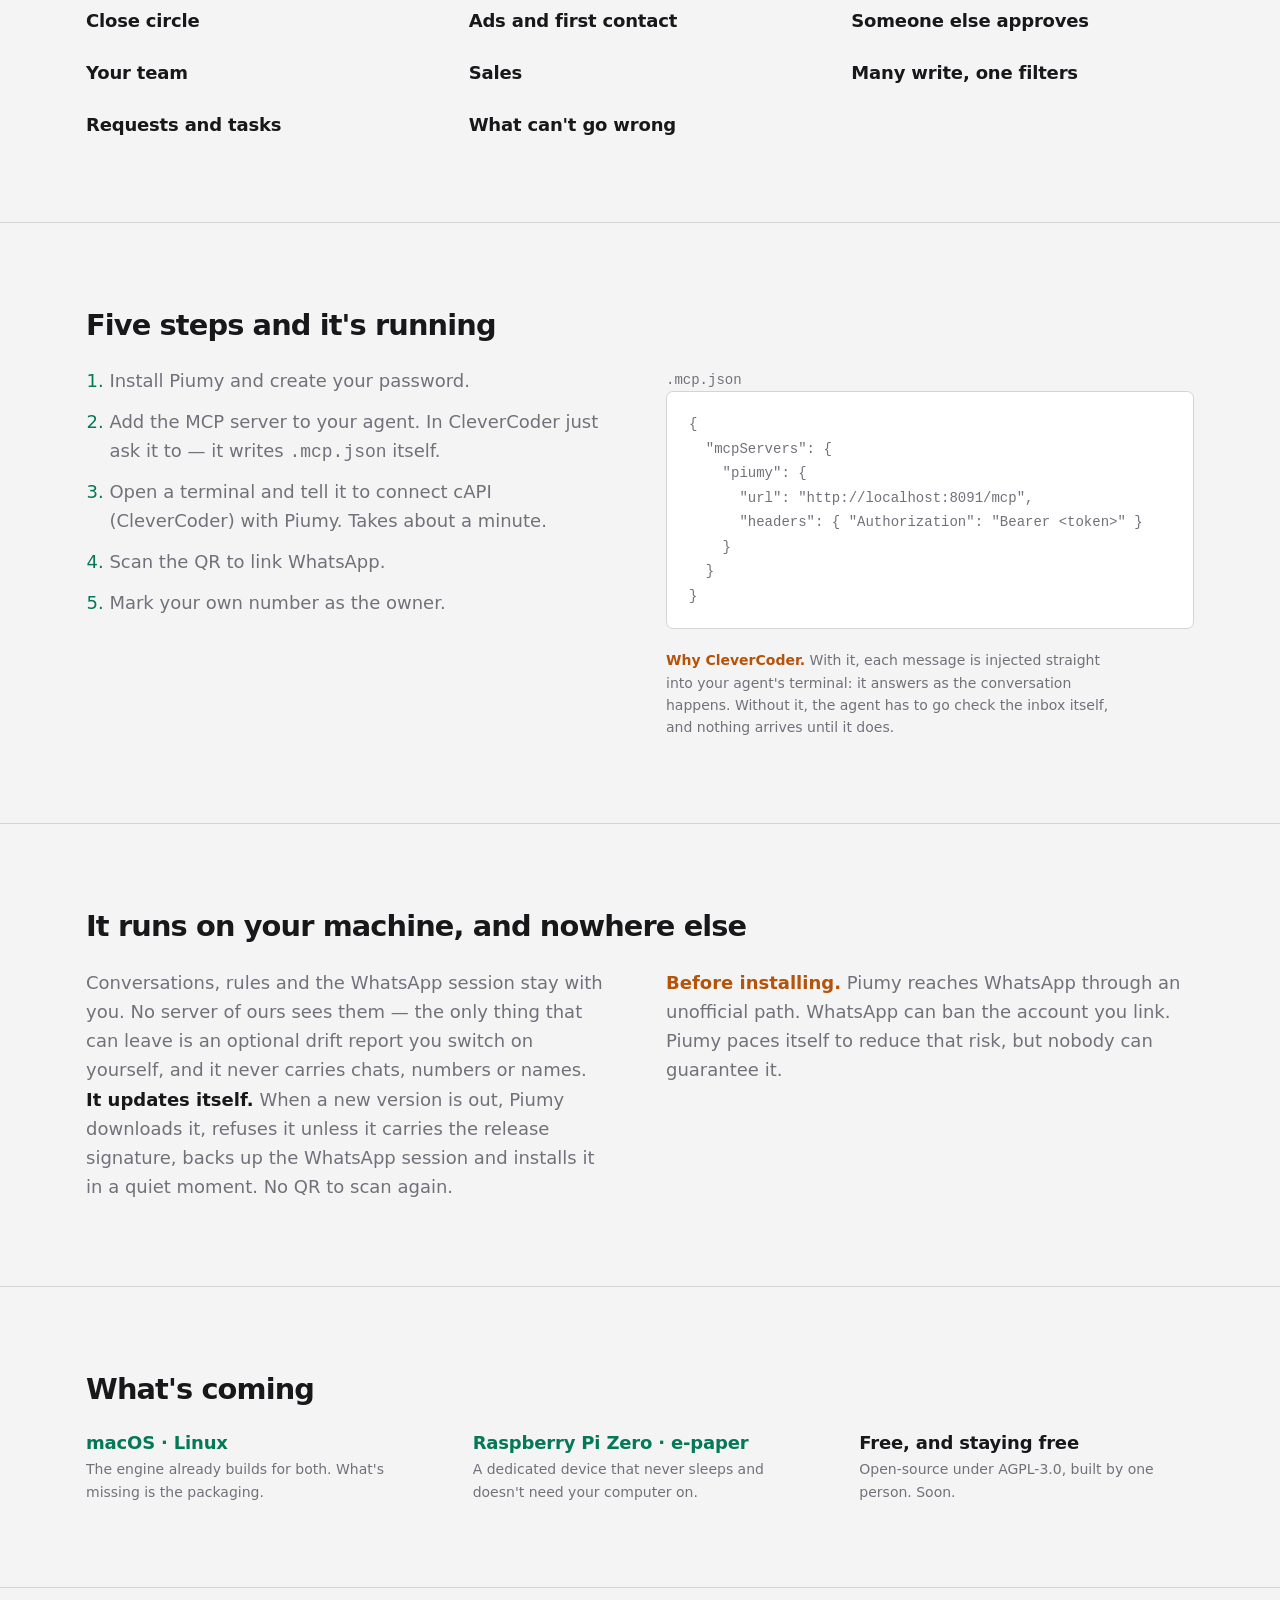
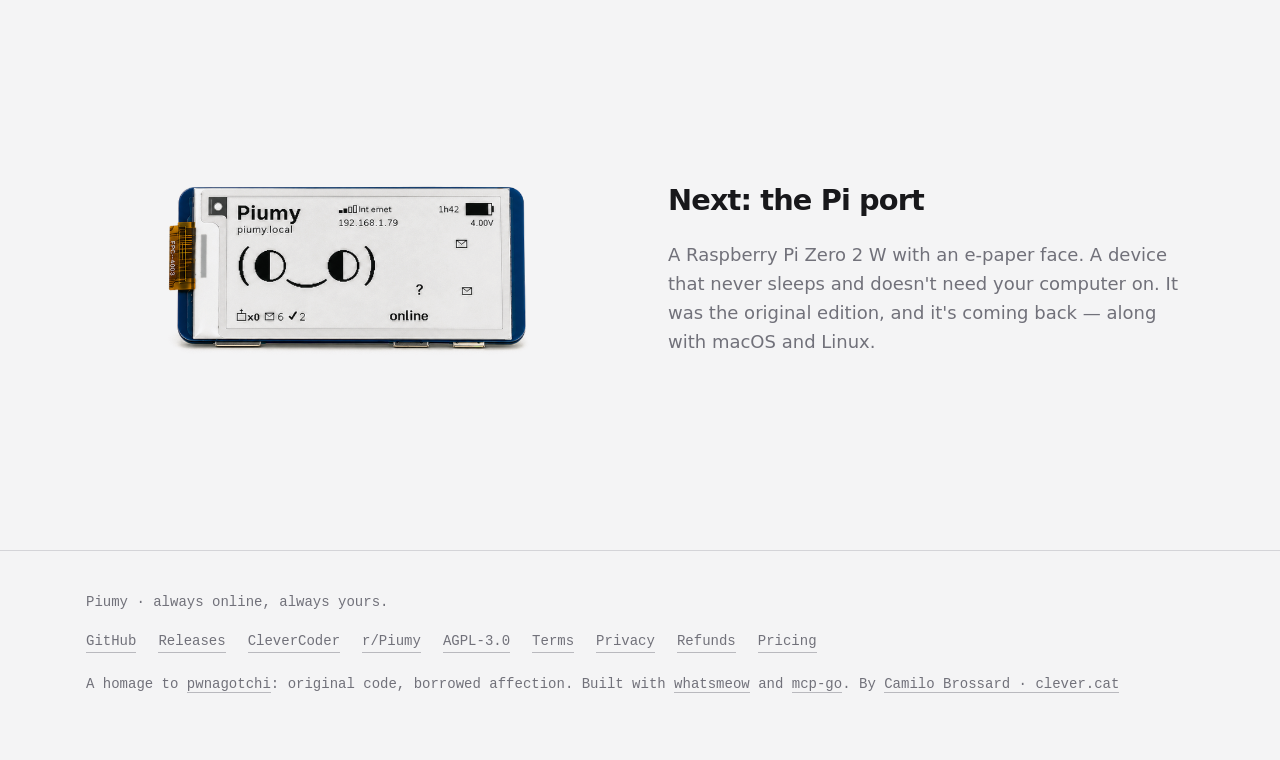
==== commit e8a6a898: "docs(T194): la firma de releases ya no espera al boss, y la web cuenta que Piumy se actualiza solo -" ====
--- a/web/index.html
+++ b/web/index.html
@@ -518,7 +518,7 @@
   <div class="wrap">
     <h2><span class="en">It runs on your machine, and nowhere else</span><span class="es">Corre en tu máquina, y en ningún otro lado</span></h2>
     <div class="cols">
-      <div><p class="dim"><span class="en">Conversations, rules and the WhatsApp session stay with you. No server of ours sees them — the only thing that can leave is an optional drift report you switch on yourself, and it never carries chats, numbers or names.</span><span class="es">Conversaciones, reglas y la sesión de WhatsApp se quedan contigo. Ningún servidor nuestro las ve: lo único que puede salir es un reporte de drift opcional que tú enciendes, y nunca lleva chats, números ni nombres.</span></p></div>
+      <div><p class="dim"><span class="en">Conversations, rules and the WhatsApp session stay with you. No server of ours sees them — the only thing that can leave is an optional drift report you switch on yourself, and it never carries chats, numbers or names.</span><span class="es">Conversaciones, reglas y la sesión de WhatsApp se quedan contigo. Ningún servidor nuestro las ve: lo único que puede salir es un reporte de drift opcional que tú enciendes, y nunca lleva chats, números ni nombres.</span></p><p class="dim"><span class="en"><strong>It updates itself.</strong> When a new version is out, Piumy downloads it, refuses it unless it carries the release signature, backs up the WhatsApp session and installs it in a quiet moment. No QR to scan again.</span><span class="es"><strong>Se actualiza solo.</strong> Cuando sale una versión nueva, Piumy la descarga, la rechaza si no trae la firma de la release, respalda la sesión de WhatsApp y la instala en un momento tranquilo. Sin volver a escanear el QR.</span></p></div>
       <div><p class="note"><span class="en"><strong>Before installing.</strong> Piumy reaches WhatsApp through an unofficial path. WhatsApp can ban the account you link. Piumy paces itself to reduce that risk, but nobody can guarantee it.</span><span class="es"><strong>Antes de instalar.</strong> Piumy llega a WhatsApp por una vía no oficial. WhatsApp puede bloquear la cuenta que vincules. Piumy se autorregula para reducir el riesgo, pero nadie puede garantizarlo.</span></p></div>
     </div>
   </div>
